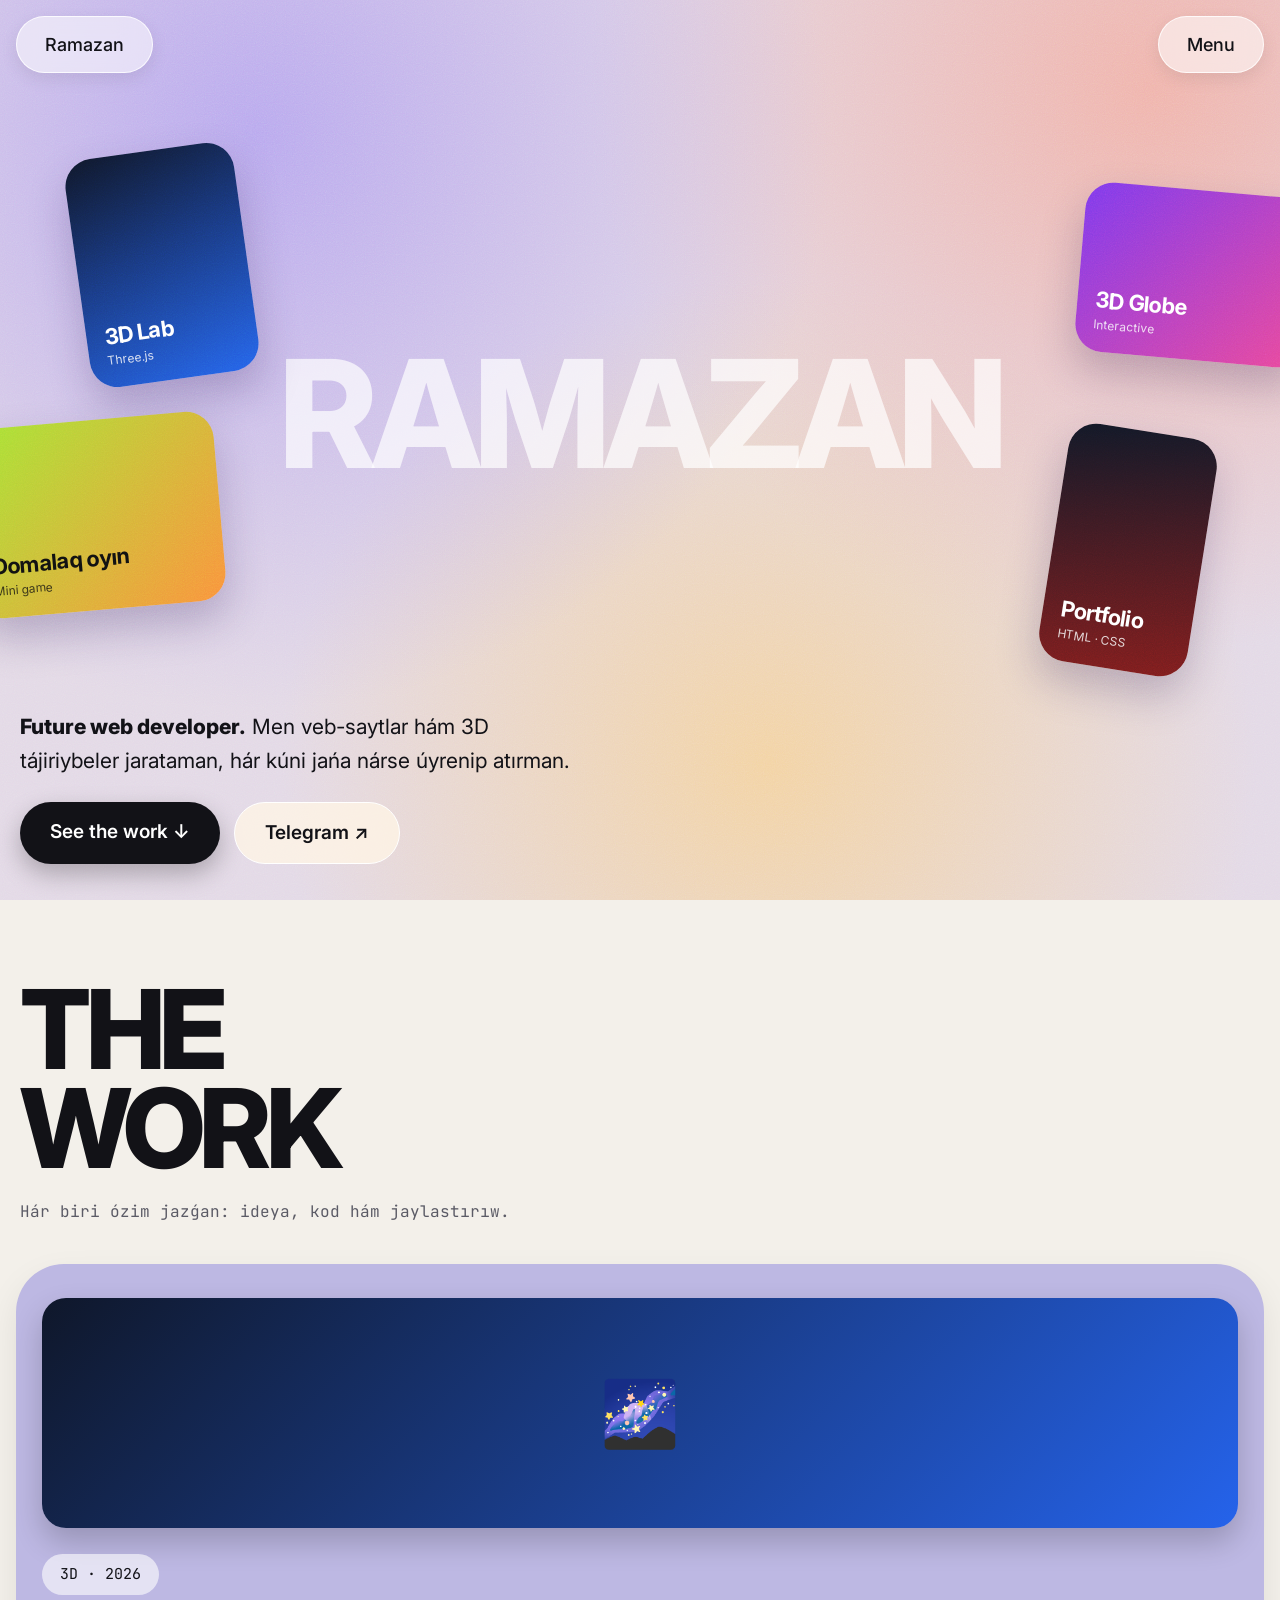
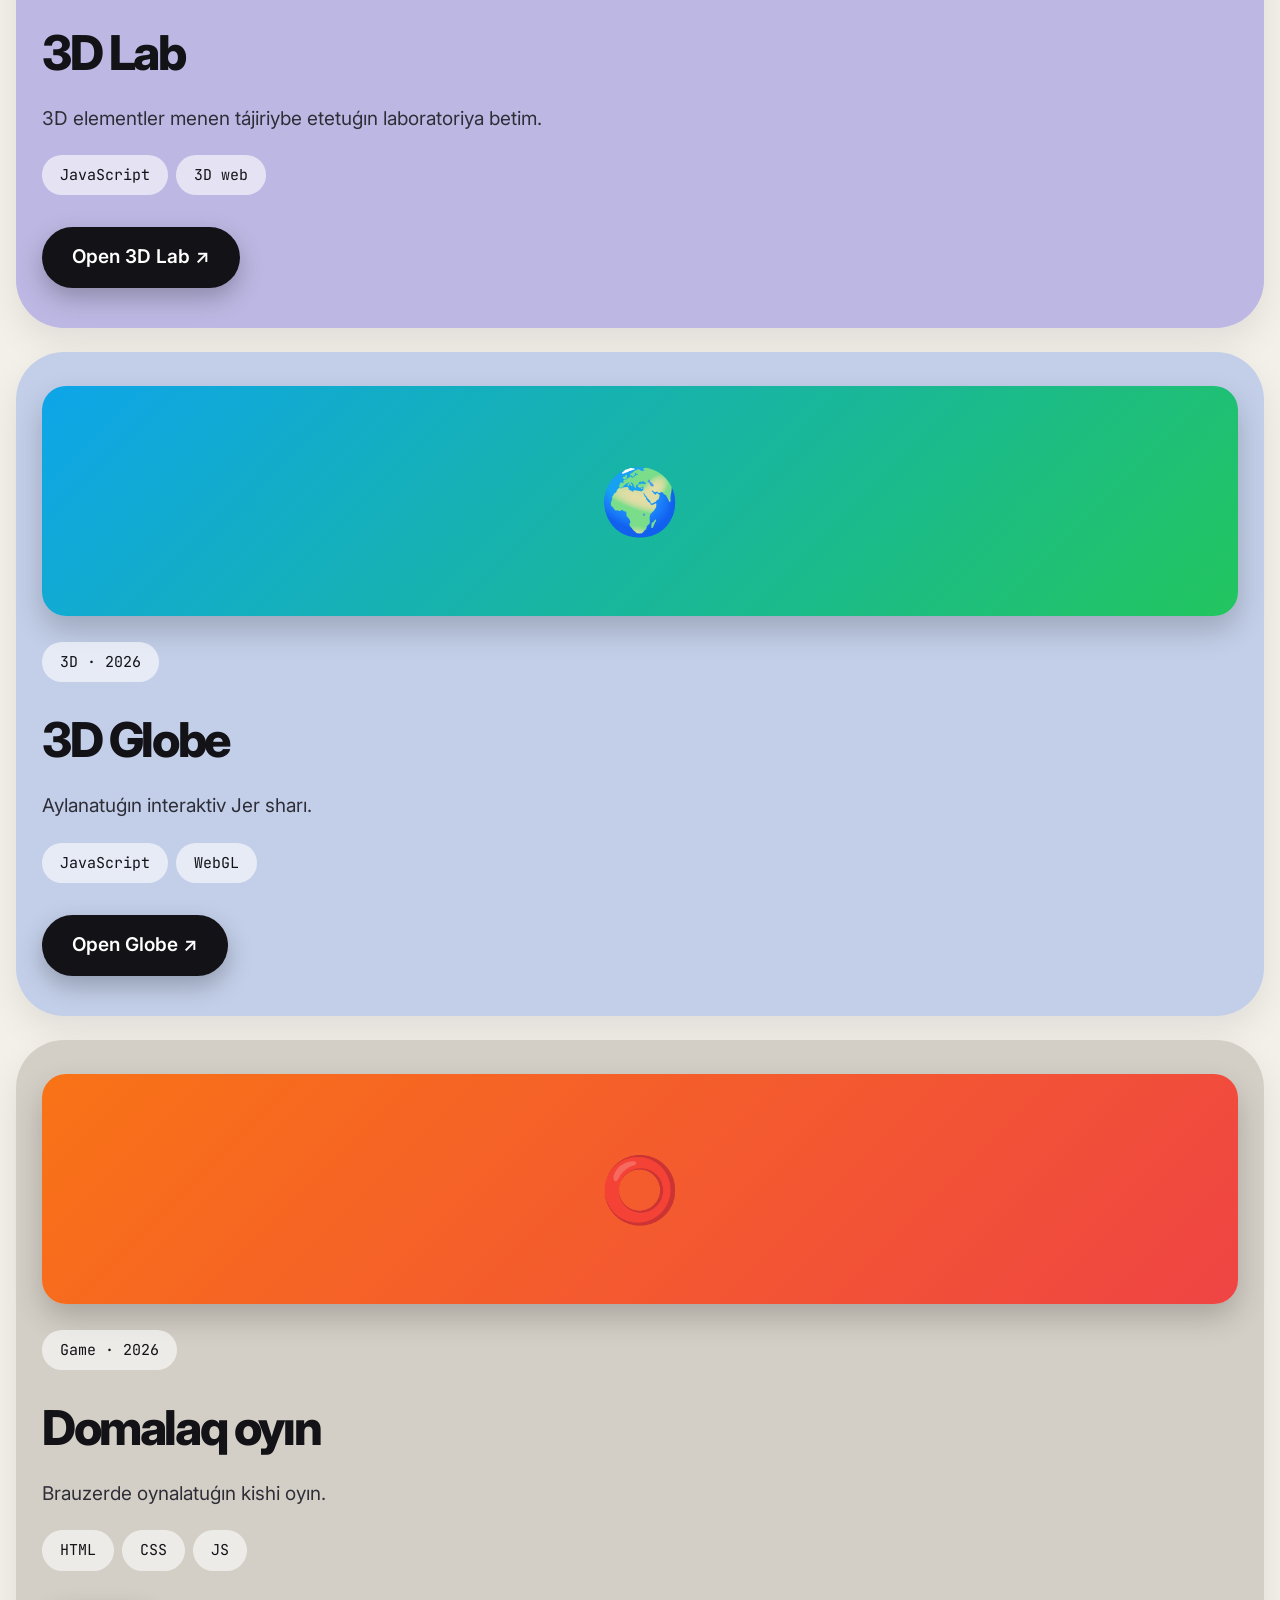
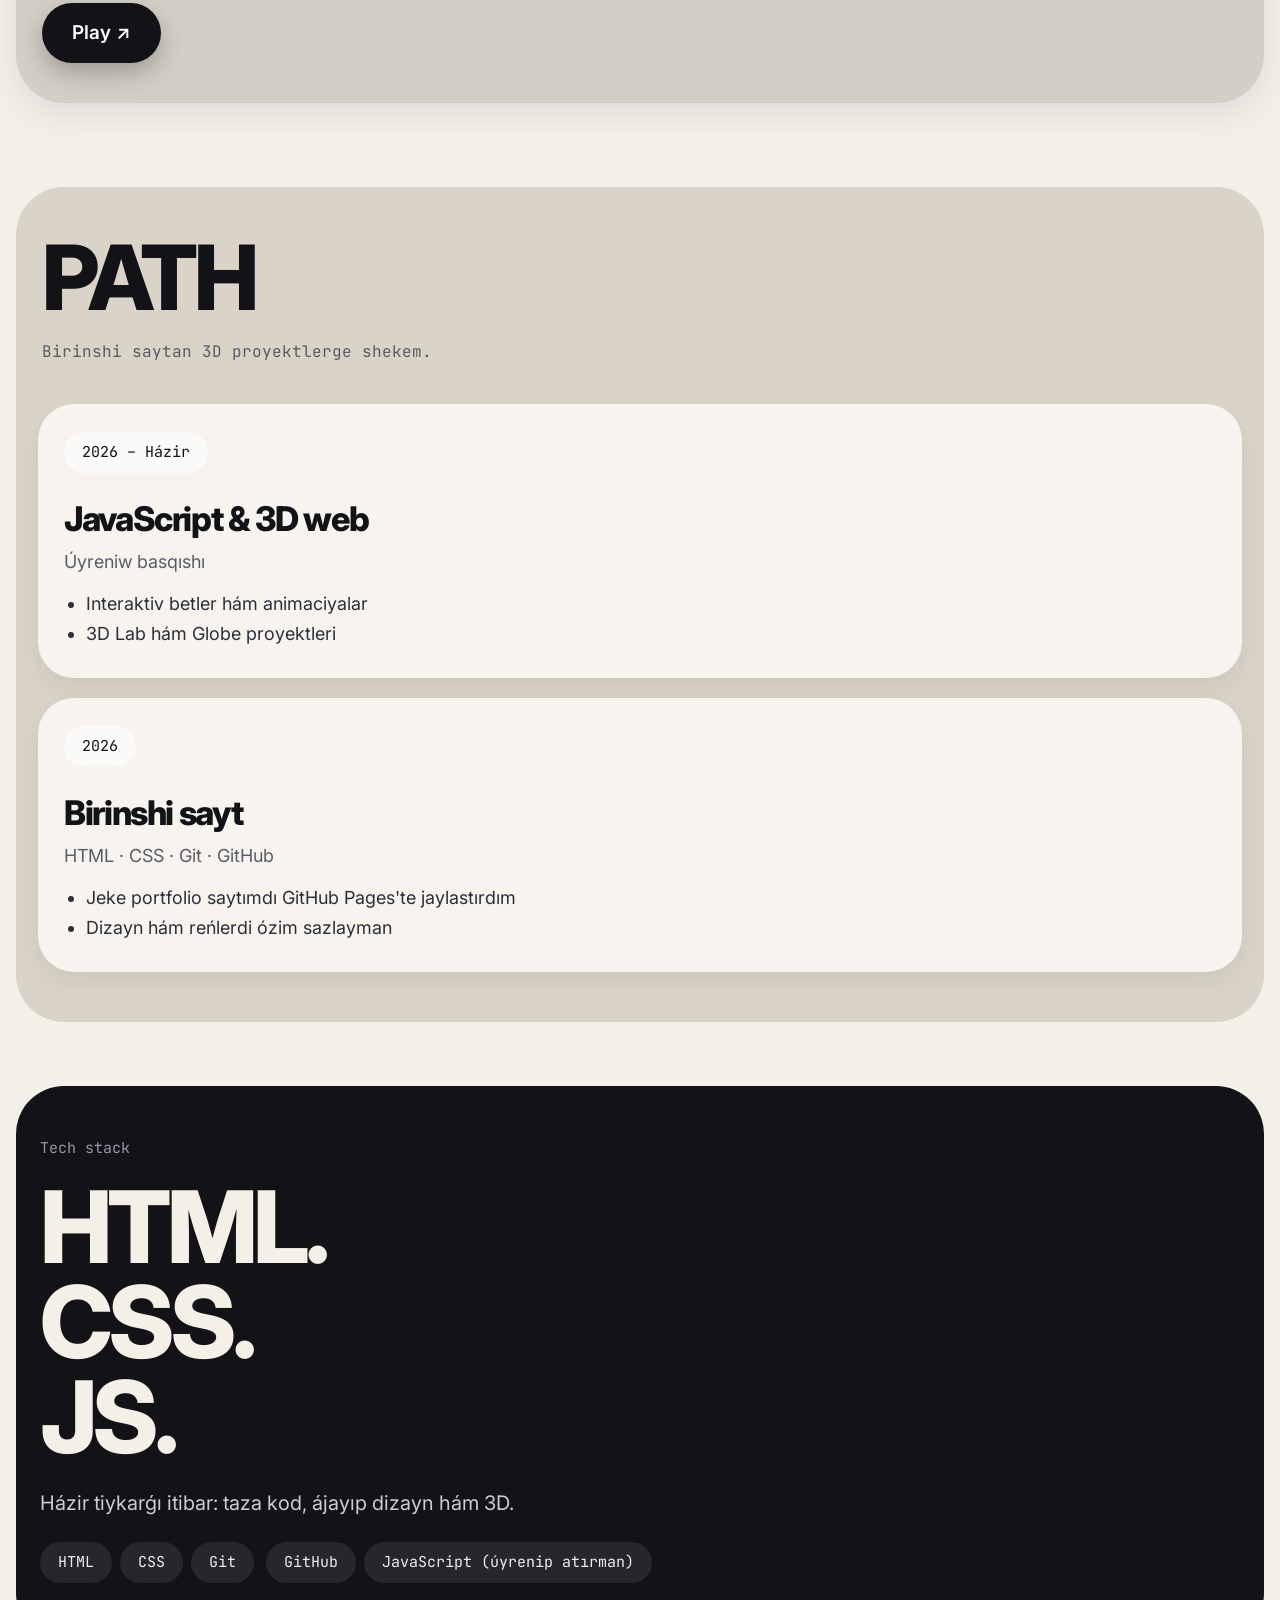
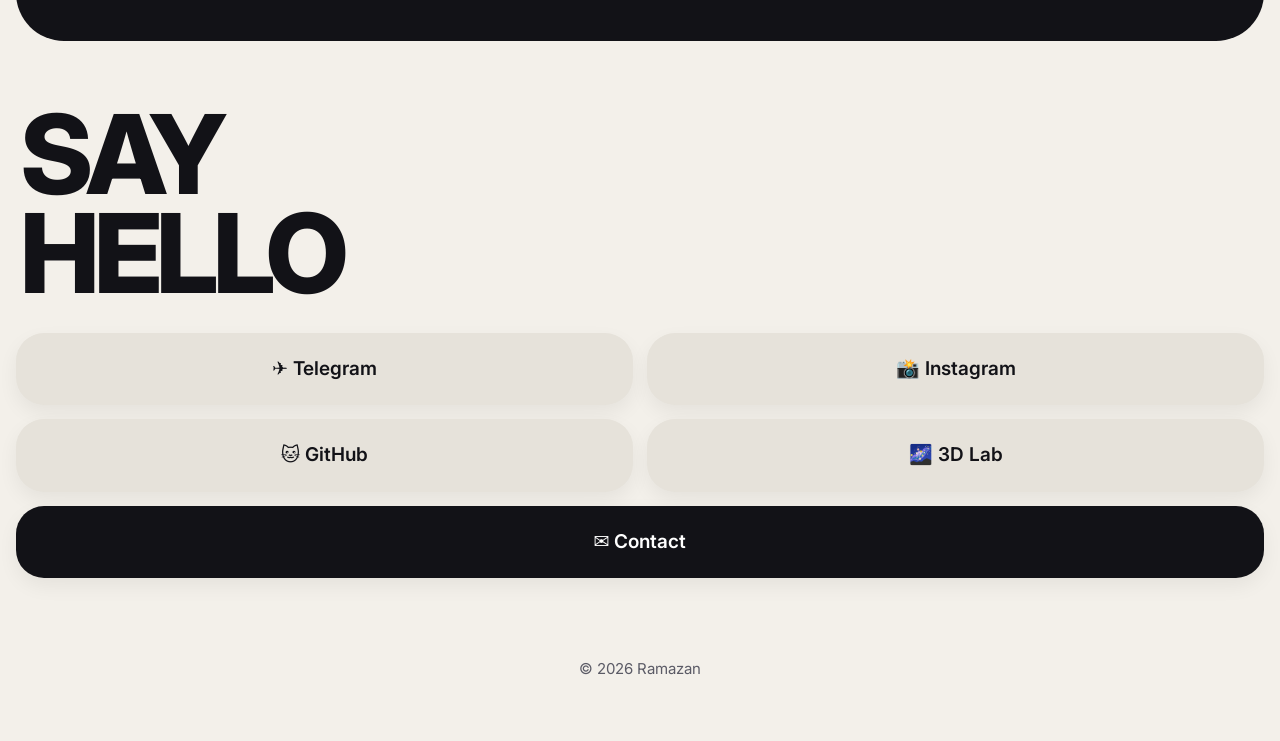
==== index.html @ 56ada923 "Update index.html" ====
<!DOCTYPE html>
<html lang="kaa">
<head>
<meta charset="UTF-8">
<meta name="viewport" content="width=device-width, initial-scale=1">
<title>Ramazan Portfolio</title>
<link rel="preconnect" href="https://fonts.googleapis.com">
<link href="https://fonts.googleapis.com/css2?family=Inter:wght@400;500;600;800&family=JetBrains+Mono:wght@400;500&display=swap" rel="stylesheet">
<style>
:root{
  --bg:#f3f0ea;
  --ink:#121217;
  --muted:#5b5b66;
  --card:#f7f4ef;
  --dark:#121217;
}
*{margin:0;padding:0;box-sizing:border-box}
html{scroll-behavior:smooth}
body{
  background:var(--bg);color:var(--ink);
  font-family:'Inter',system-ui,sans-serif;
  overflow-x:hidden;line-height:1.5;
}
a{color:inherit;text-decoration:none}
.mono{font-family:'JetBrains Mono',monospace}

/* ===== NAV ===== */
.nav{
  position:fixed;top:16px;left:16px;right:16px;z-index:50;
  display:flex;justify-content:space-between;
}
.pill{
  padding:14px 28px;border-radius:999px;
  font-size:18px;font-weight:500;color:var(--ink);
  background:rgba(255,255,255,.55);
  border:1px solid rgba(255,255,255,.8);
  backdrop-filter:blur(14px);-webkit-backdrop-filter:blur(14px);
  box-shadow:0 6px 18px rgba(0,0,0,.08);
  cursor:pointer;font-family:inherit;
}

/* ===== MENU ===== */
.menu{
  position:fixed;inset:0;z-index:40;
  display:flex;align-items:flex-start;justify-content:center;
  padding:100px 16px 16px;
  background:rgba(243,240,234,.35);
  backdrop-filter:blur(6px);-webkit-backdrop-filter:blur(6px);
  opacity:0;pointer-events:none;transition:opacity .3s;
}
.menu.open{opacity:1;pointer-events:auto}
.menu-box{
  width:100%;max-width:520px;background:#e6e2da;border-radius:36px;
  padding:28px 30px;box-shadow:0 20px 50px rgba(0,0,0,.18);
  transform:translateY(-20px) scale(.97);transition:transform .35s;
}
.menu.open .menu-box{transform:none}
.menu-box a.big{
  display:block;font-size:46px;font-weight:800;letter-spacing:-.04em;
  line-height:1.2;margin:10px 0;
}
.menu-box .cta{
  display:block;text-align:center;margin-top:20px;
  background:var(--dark);color:#fff;border-radius:999px;
  padding:18px;font-weight:600;font-size:20px;
}

/* ===== HERO ===== */
.hero{
  position:relative;min-height:100svh;overflow:hidden;
  background:
    radial-gradient(circle at 20% 15%,#b9a9ee 0,transparent 45%),
    radial-gradient(circle at 90% 10%,#f0b4ac 0,transparent 40%),
    radial-gradient(circle at 60% 85%,#f3d3a4 0,transparent 45%),
    #e3d9e6;
  display:flex;flex-direction:column;justify-content:flex-end;
  padding:0 20px 36px;
}
.hero::after{ /* grain */
  content:"";position:absolute;inset:0;pointer-events:none;opacity:.25;mix-blend-mode:overlay;
  background-image:url("data:image/svg+xml;utf8,<svg xmlns='http://www.w3.org/2000/svg' width='160' height='160'><filter id='n'><feTurbulence type='fractalNoise' baseFrequency='.9' numOctaves='2'/></filter><rect width='100%' height='100%' filter='url(%23n)'/></svg>");
}
.hero-title{
  position:absolute;left:0;right:0;top:46%;transform:translateY(-50%);
  text-align:center;font-size:clamp(78px,24vw,150px);font-weight:800;
  letter-spacing:-.05em;line-height:.85;color:rgba(255,255,255,.7);
  pointer-events:none;
}
.float{
  position:absolute;border-radius:28px;
  box-shadow:0 20px 40px rgba(40,20,80,.25);
  animation:bob 6s ease-in-out infinite;
  overflow:hidden;color:#fff;padding:18px;
  display:flex;flex-direction:column;justify-content:flex-end;
}
.float b{font-size:22px;letter-spacing:-.03em;line-height:1.1}
.float small{opacity:.8;font-size:12px;margin-top:4px}
.f1{width:170px;height:230px;left:6%;top:150px;transform:rotate(-8deg);
    background:linear-gradient(160deg,#0f172a,#2563eb)}
.f2{width:230px;height:170px;right:-30px;top:190px;transform:rotate(5deg);
    background:linear-gradient(135deg,#7c3aed,#ec4899);animation-delay:-2s}
.f3{width:250px;height:190px;left:-30px;top:420px;transform:rotate(-5deg);
    background:linear-gradient(135deg,#a3e635,#fb923c);color:#111;animation-delay:-4s}
.f4{width:150px;height:240px;right:6%;top:430px;transform:rotate(9deg);
    background:linear-gradient(170deg,#111827,#7f1d1d);animation-delay:-1s}
@keyframes bob{50%{translate:0 -12px}}

.hero-copy{position:relative;z-index:2;max-width:560px}
.hero-copy p{font-size:21px;line-height:1.6;margin-bottom:24px}
.hero-copy p strong{font-weight:800}
.btns{display:flex;gap:14px;flex-wrap:wrap}
.btn{
  display:inline-block;padding:16px 30px;border-radius:999px;
  font-weight:600;font-size:19px;
}
.btn.dark{background:var(--dark);color:#fff;box-shadow:0 10px 24px rgba(0,0,0,.25)}
.btn.light{background:rgba(255,245,230,.8);border:1px solid #fff}

/* ===== SECTIONS ===== */
section.pad{padding:80px 16px 40px}
h2.title{
  font-size:clamp(48px,15vw,110px);font-weight:800;
  letter-spacing:-.05em;line-height:.9;text-transform:uppercase;
  padding:0 4px;
}
.sub{
  font-family:'JetBrains Mono',monospace;color:var(--muted);
  font-size:16px;margin:22px 4px 40px;max-width:520px;
}

/* ===== WORK CARDS ===== */
.work{
  border-radius:48px;padding:34px 26px 40px;margin-bottom:24px;
  box-shadow:0 14px 34px rgba(0,0,0,.08);
}
.work .shot{
  height:230px;border-radius:24px;margin-bottom:26px;
  box-shadow:0 14px 30px rgba(0,0,0,.2);
  display:flex;align-items:center;justify-content:center;
  font-size:64px;
}
.chip{
  display:inline-block;font-family:'JetBrains Mono',monospace;
  background:rgba(255,255,255,.6);border-radius:999px;
  padding:9px 18px;font-size:15px;margin:0 8px 8px 0;
}
.work h3{font-size:48px;font-weight:800;letter-spacing:-.05em;margin:14px 0}
.work p{font-size:19px;line-height:1.7;color:#2e2e38;margin-bottom:20px}
.w1{background:#bdb8e3}
.w2{background:#c3cfe9}
.w3{background:#d4cfc6}

/* ===== PATH / EXPERIENCE ===== */
.exp{background:#d9d3c8;border-radius:48px;padding:50px 22px;margin:0 0 24px}
.item{
  background:var(--card);border-radius:36px;padding:28px 26px;margin-top:20px;
  box-shadow:0 10px 26px rgba(0,0,0,.06);
}
.item h4{font-size:34px;font-weight:800;letter-spacing:-.04em;margin:12px 0 4px}
.item .role{color:var(--muted);font-size:18px;margin-bottom:14px}
.item ul{padding-left:22px;font-size:18px;line-height:1.7;color:#2e2e38}

/* ===== DARK ===== */
.dark-sec{
  background:var(--dark);color:#f4f0e8;border-radius:48px;
  padding:50px 24px;margin-bottom:24px;
}
.dark-sec h2{font-size:clamp(46px,14vw,100px);font-weight:800;letter-spacing:-.05em;line-height:.95}
.dark-sec p{font-size:20px;line-height:1.7;color:#cfcad8;margin:22px 0}
.dark-sec .chip{background:#26262d;color:#eee}

/* ===== CONTACT ===== */
.links{display:grid;grid-template-columns:1fr 1fr;gap:14px;margin-top:30px}
.links a{
  background:#e6e2da;border-radius:28px;padding:22px 14px;text-align:center;
  font-size:19px;font-weight:600;box-shadow:0 8px 20px rgba(0,0,0,.06);
  transition:transform .2s;
}
.links a:active{transform:scale(.96)}
.links a.wide{grid-column:1/-1;background:var(--dark);color:#fff}
footer{text-align:center;color:var(--muted);padding:40px 16px 60px;font-size:15px}

/* ===== REVEAL ===== */
.rv{opacity:0;transform:translateY(40px);transition:all .8s cubic-bezier(.2,.7,.2,1)}
.rv.in{opacity:1;transform:none}
</style>
</head>
<body>

<!-- NAV -->
<div class="nav">
  <a class="pill" href="#top">Ramazan</a>
  <button class="pill" id="menuBtn">Menu</button>
</div>

<!-- MENU -->
<div class="menu" id="menu">
  <div class="menu-box">
    <a class="big" href="#work">Work</a>
    <a class="big" href="#path">Path</a>
    <a class="big" href="#stack">Stack</a>
    <a class="big" href="#contact">Contact</a>
    <a class="cta" href="lab.html">3D Lab ↗</a>
  </div>
</div>

<!-- HERO -->
<header class="hero" id="top">
  <div class="hero-title">RAMAZAN</div>

  <div class="float f1"><b>3D Lab</b><small>Three.js</small></div>
  <div class="float f2"><b>3D Globe</b><small>Interactive</small></div>
  <div class="float f3"><b>Domalaq oyın</b><small>Mini game</small></div>
  <div class="float f4"><b>Portfolio</b><small>HTML · CSS</small></div>

  <div class="hero-copy">
    <p><strong>Future web developer.</strong> Men veb-saytlar hám 3D tájiriybeler jaratаman, hár kúni jańa nárse úyrenip atırman.</p>
    <div class="btns">
      <a class="btn dark" href="#work">See the work ↓</a>
      <a class="btn light" href="https://t.me/bax1iyarovch">Telegram ↗</a>
    </div>
  </div>
</header>

<!-- WORK -->
<section class="pad" id="work">
  <h2 class="title rv">The<br>Work</h2>
  <p class="sub rv">Hár biri ózim jazǵan: ideya, kod hám jaylastırıw.</p>

  <article class="work w1 rv">
    <div class="shot" style="background:linear-gradient(135deg,#0f172a,#2563eb);color:#fff">🌌</div>
    <span class="chip">3D · 2026</span>
    <h3>3D Lab</h3>
    <p>3D elementler menen tájiriybe etetuǵın laboratoriya betim.</p>
    <span class="chip">JavaScript</span><span class="chip">3D web</span><br><br>
    <a class="btn dark" href="lab.html">Open 3D Lab ↗</a>
  </article>

  <article class="work w2 rv">
    <div class="shot" style="background:linear-gradient(135deg,#0ea5e9,#22c55e)">🌍</div>
    <span class="chip">3D · 2026</span>
    <h3>3D Globe</h3>
    <p>Aylanatuǵın interaktiv Jer sharı.</p>
    <span class="chip">JavaScript</span><span class="chip">WebGL</span><br><br>
    <a class="btn dark" href="globe.html">Open Globe ↗</a>
  </article>

  <article class="work w3 rv">
    <div class="shot" style="background:linear-gradient(135deg,#f97316,#ef4444)">⭕</div>
    <span class="chip">Game · 2026</span>
    <h3>Domalaq oyın</h3>
    <p>Brauzerde oynalatuǵın kishi oyın.</p>
    <span class="chip">HTML</span><span class="chip">CSS</span><span class="chip">JS</span><br><br>
    <a class="btn dark" href="domalaq.html">Play ↗</a>
  </article>
</section>

<!-- PATH -->
<section class="pad" id="path" style="padding-top:20px">
  <div class="exp">
    <h2 class="title rv" style="font-size:clamp(40px,12vw,90px)">Path</h2>
    <p class="sub rv">Birinshi saytan 3D proyektlerge shekem.</p>

    <div class="item rv">
      <span class="chip">2026 – Házir</span>
      <h4>JavaScript &amp; 3D web</h4>
      <div class="role">Úyreniw basqıshı</div>
      <ul>
        <li>Interaktiv betler hám animaciyalar</li>
        <li>3D Lab hám Globe proyektleri</li>
      </ul>
    </div>

    <div class="item rv">
      <span class="chip">2026</span>
      <h4>Birinshi sayt</h4>
      <div class="role">HTML · CSS · Git · GitHub</div>
      <ul>
        <li>Jeke portfolio saytımdı GitHub Pages'te jaylastırdım</li>
        <li>Dizayn hám reńlerdi ózim sazlayman</li>
      </ul>
    </div>
  </div>
</section>

<!-- STACK (dark) -->
<section style="padding:0 16px" id="stack">
  <div class="dark-sec rv">
    <p class="mono" style="font-size:15px;color:#9a96a6;margin:0 0 18px">Tech stack</p>
    <h2>HTML.<br>CSS.<br>JS.</h2>
    <p>Házir tiykarǵı itibar: taza kod, ájayıp dizayn hám 3D.</p>
    <span class="chip">HTML</span><span class="chip">CSS</span><span class="chip">Git</span>
    <span class="chip">GitHub</span><span class="chip">JavaScript (úyrenip atırman)</span>
  </div>
</section>

<!-- CONTACT -->
<section class="pad" id="contact" style="padding-top:40px">
  <h2 class="title rv">Say<br>Hello</h2>
  <div class="links rv">
    <a href="https://t.me/bax1iyarovch">✈️ Telegram</a>
    <a href="https://instagram.com/bxtiyrvch" target="_blank" rel="noopener">📸 Instagram</a>
    <a href="https://github.com/bax1iyarvch-png">🐱 GitHub</a>
    <a href="lab.html">🌌 3D Lab</a>
    <a class="wide" href="mailto:bax1iyarvch@email.com">✉️ Contact</a>
  </div>
</section>

<footer>© 2026 Ramazan</footer>

<script>
  const menu = document.getElementById('menu');
  const btn = document.getElementById('menuBtn');
  function toggle(open){
    menu.classList.toggle('open', open);
    btn.textContent = open ? 'Close' : 'Menu';
  }
  btn.addEventListener('click', () => toggle(!menu.classList.contains('open')));
  menu.querySelectorAll('a').forEach(a => a.addEventListener('click', () => toggle(false)));

  const io = new IntersectionObserver(es => {
    es.forEach(e => { if (e.isIntersecting) { e.target.classList.add('in'); io.unobserve(e.target); } });
  }, { threshold: .12 });
  document.querySelectorAll('.rv').forEach(el => io.observe(el));
</script>
</body>
</html>
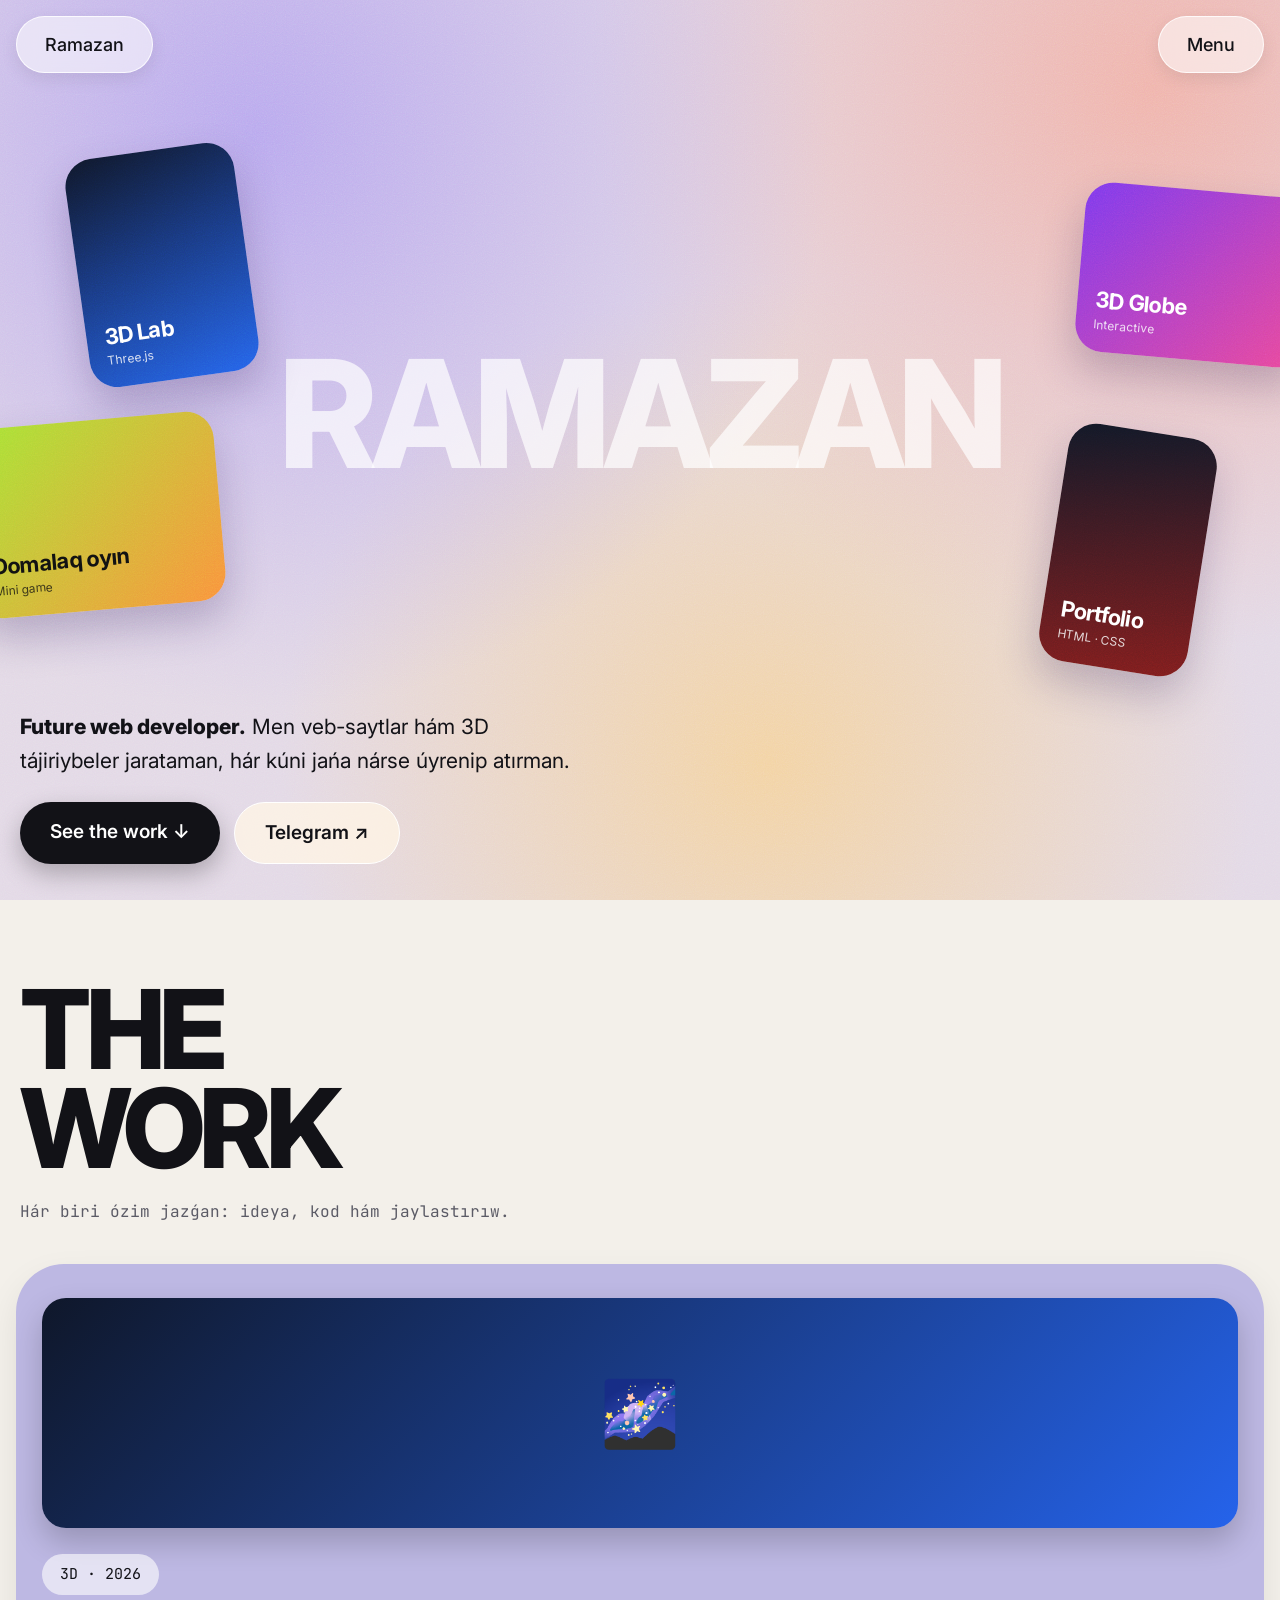
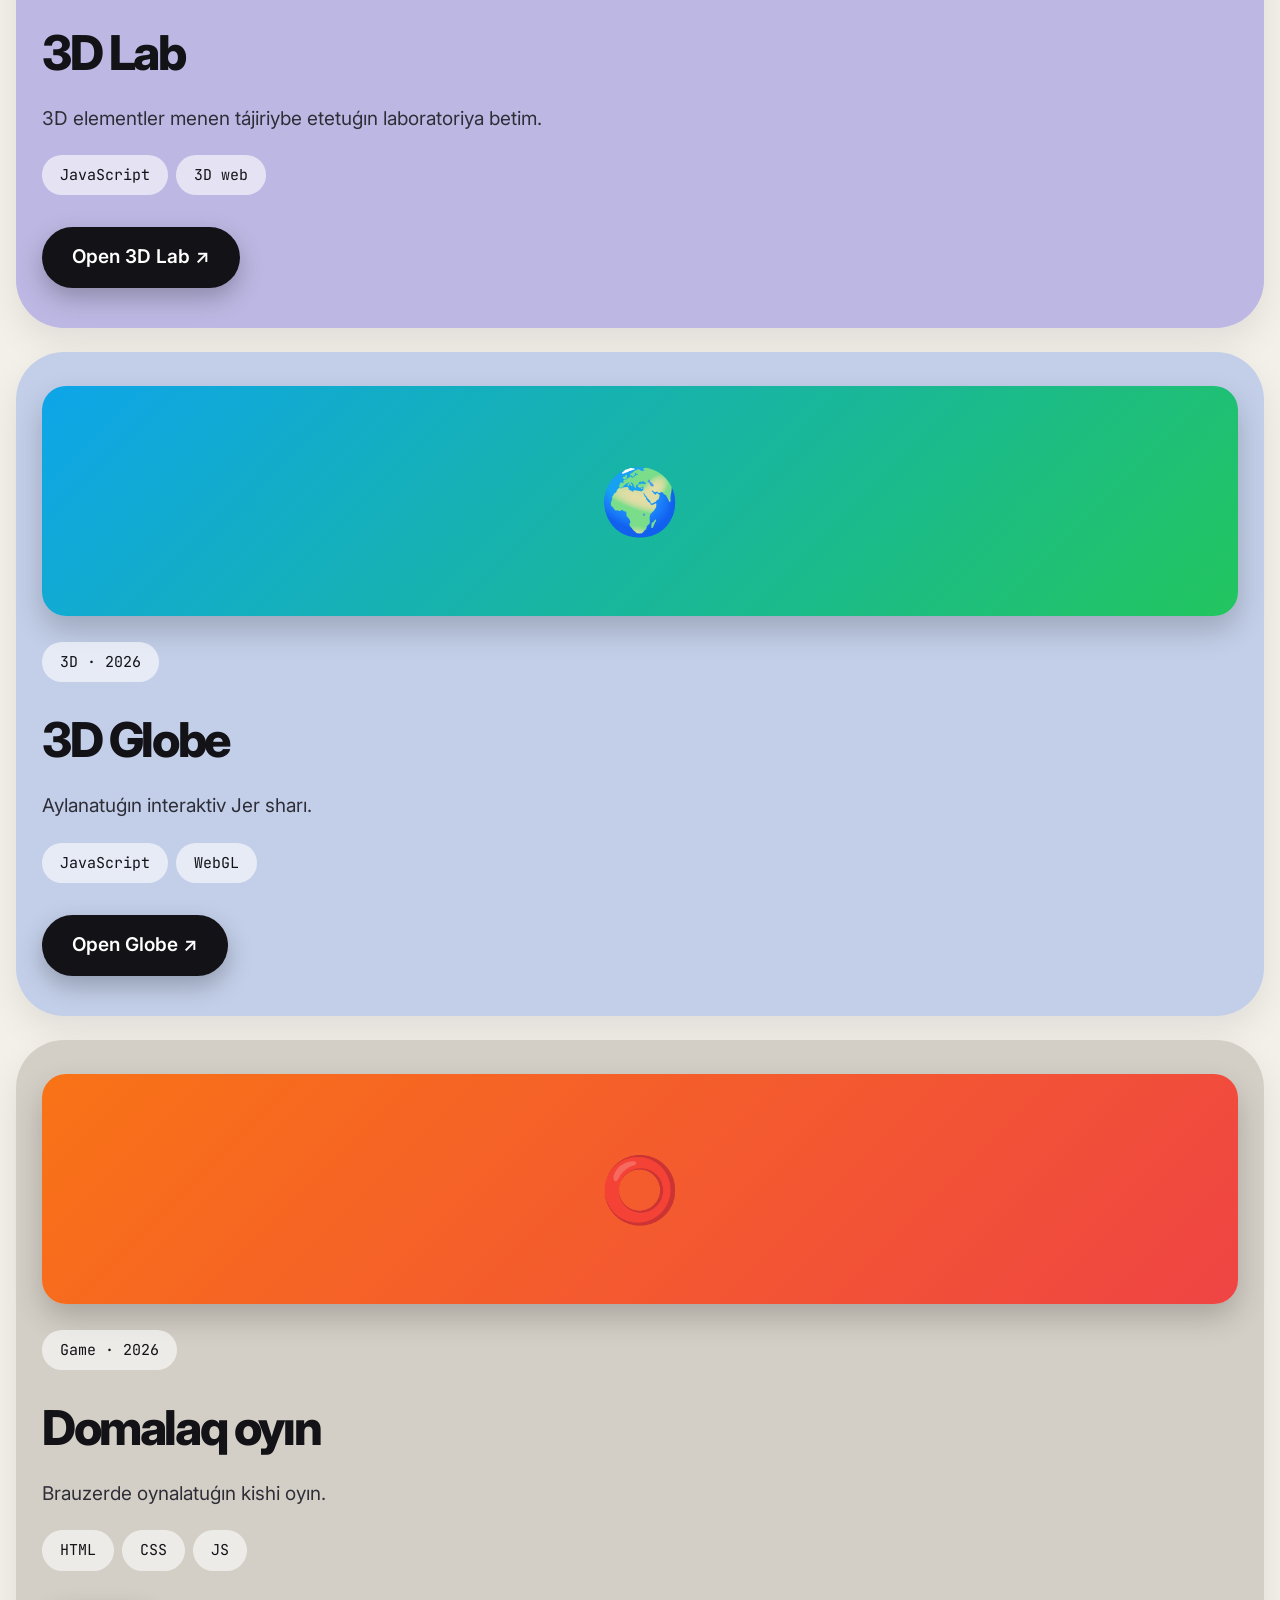
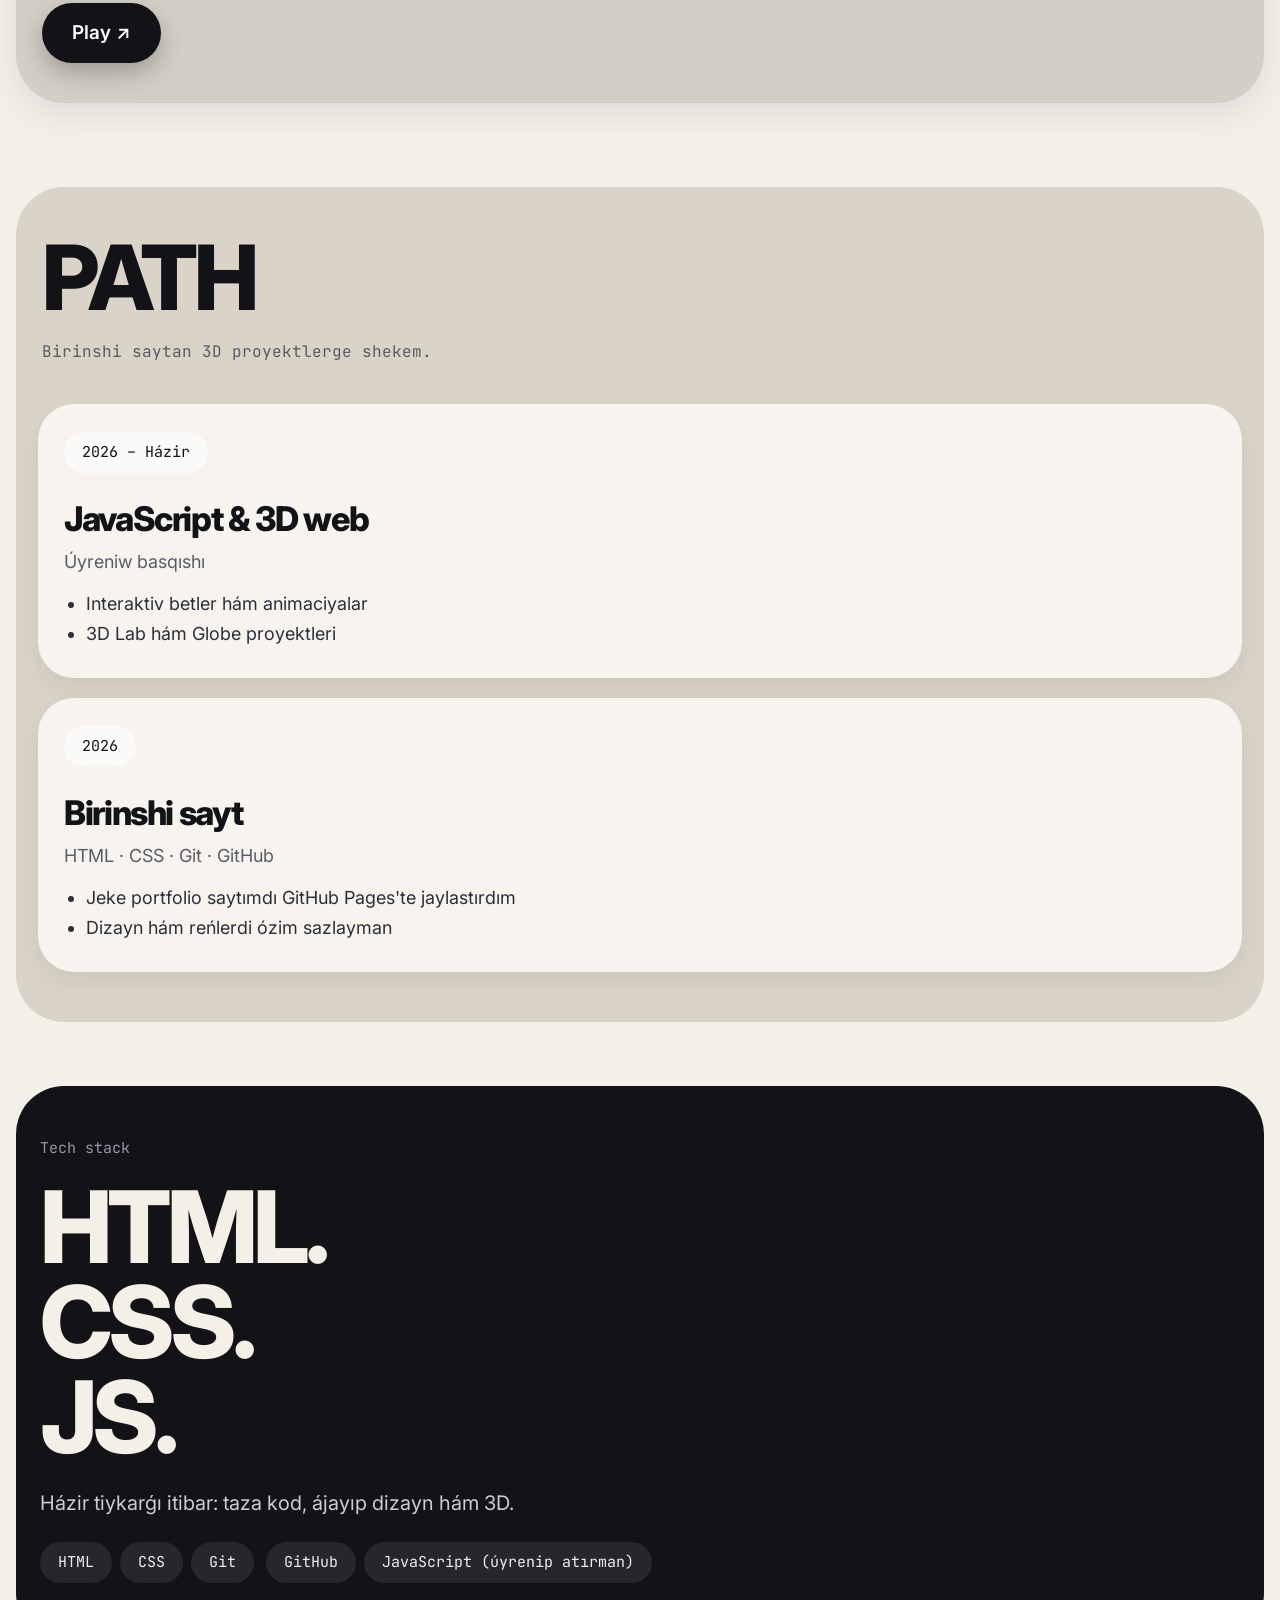
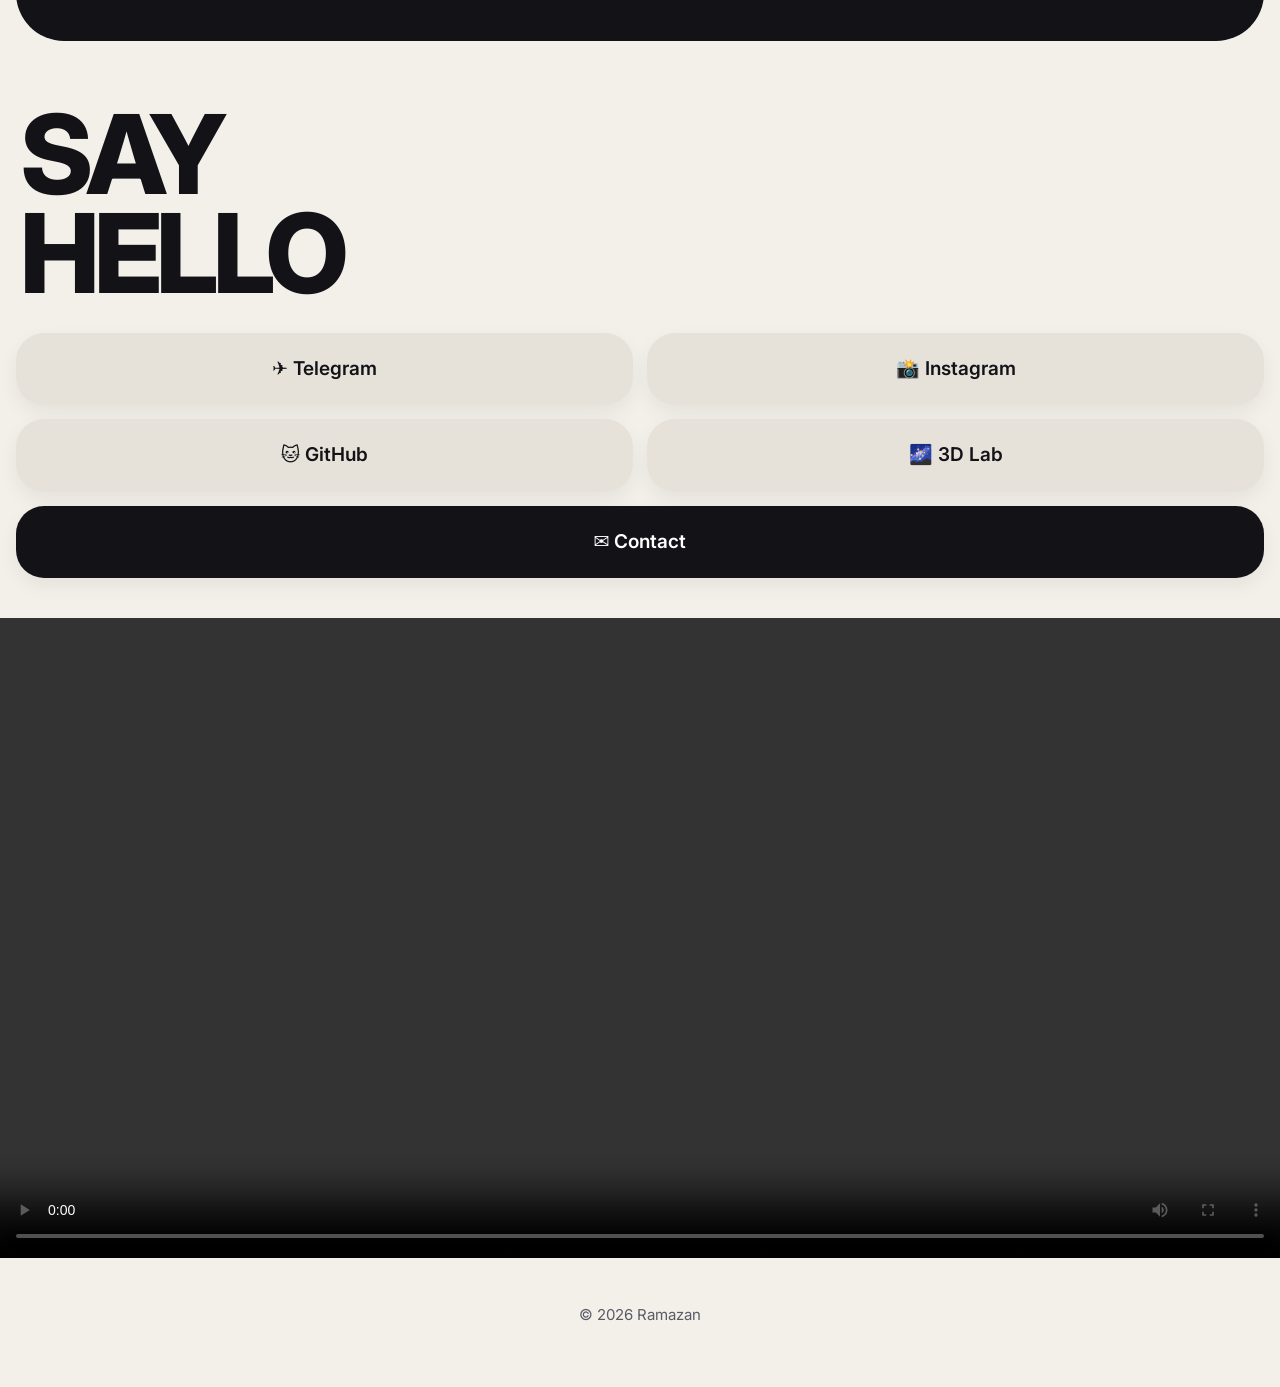
==== commit a0f01f08: "Add video container with video element Added a video container with a video element to the HTML." ====
--- a/index.html
+++ b/index.html
@@ -305,7 +305,13 @@
     <a class="wide" href="mailto:bax1iyarvch@email.com">✉️ Contact</a>
   </div>
 </section>
-
+<div class="video-container">
+    <video controls width="100%">
+        <source src="video.html" type="video/mp4">
+        Sizning brauzeringiz videoni qo'llab-quvvatlamaydi.
+    </video>
+</div>
+  
 <footer>© 2026 Ramazan</footer>
 
 <script>
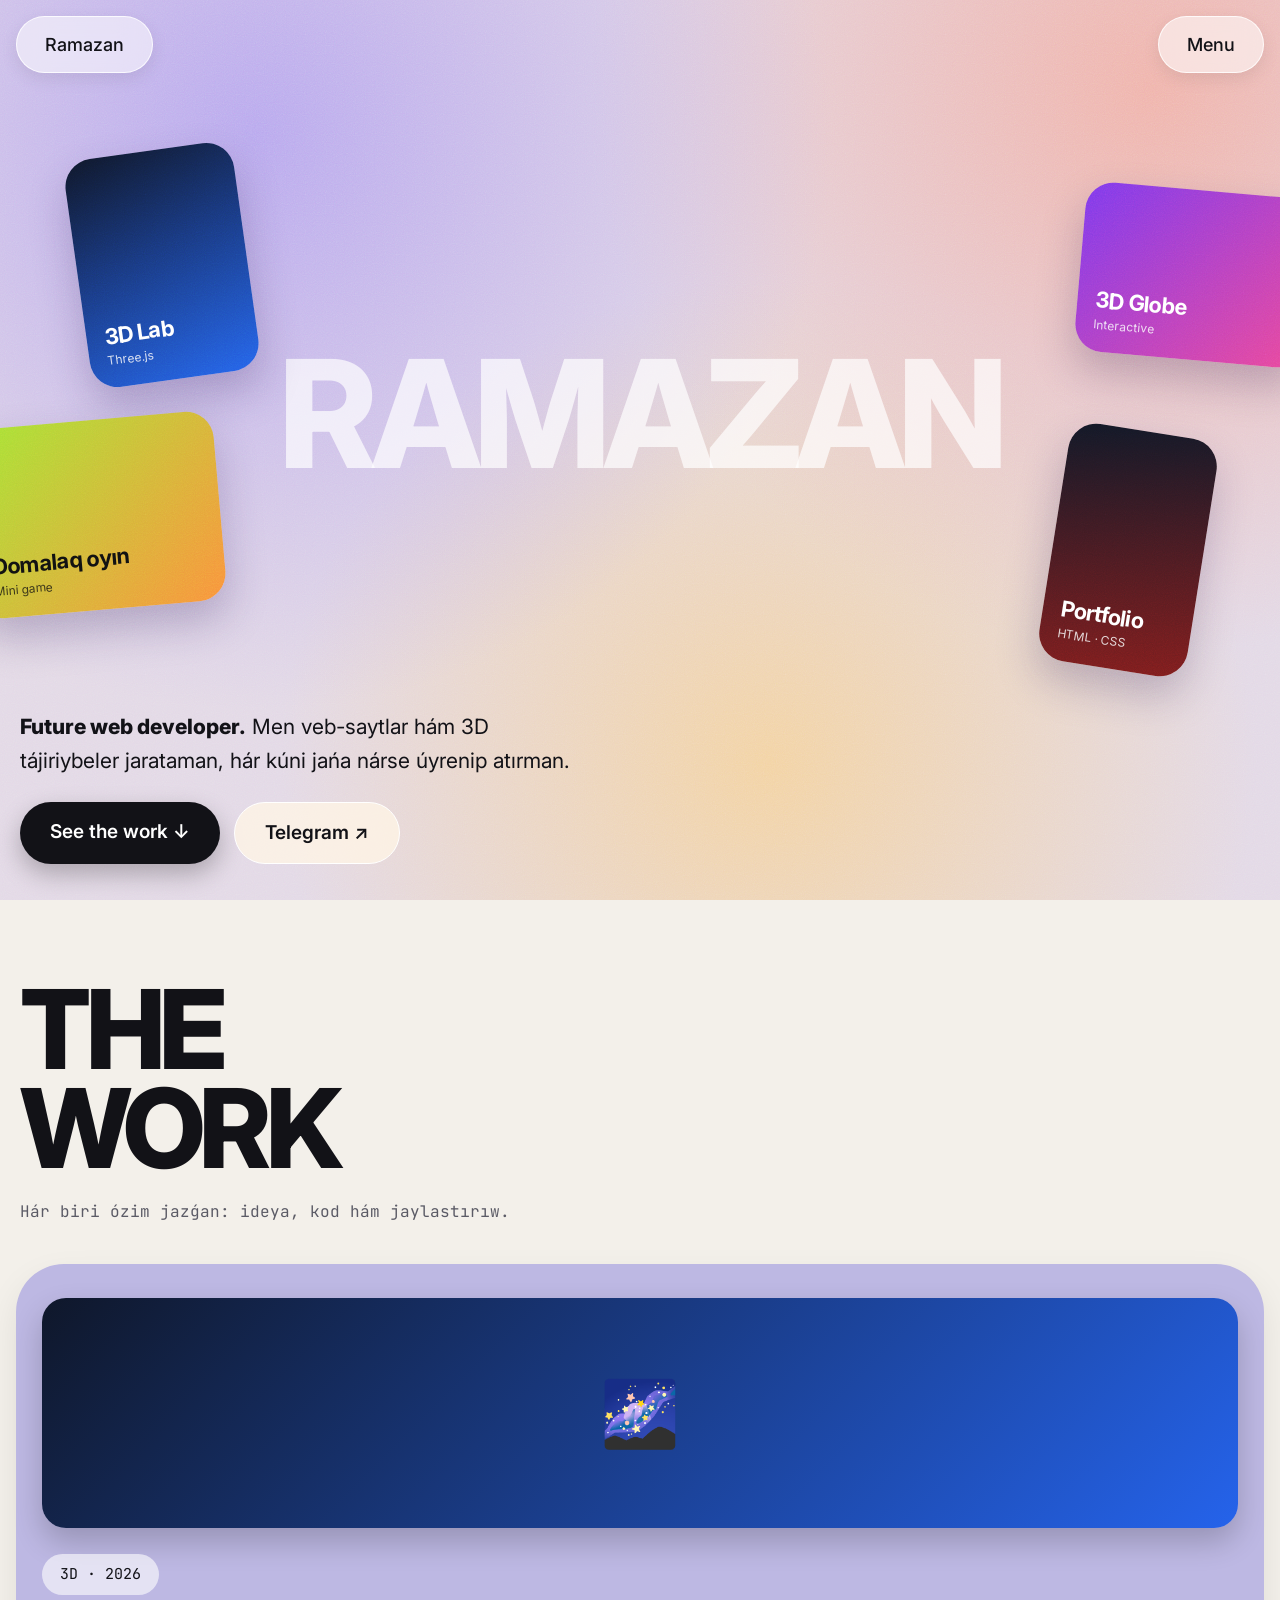
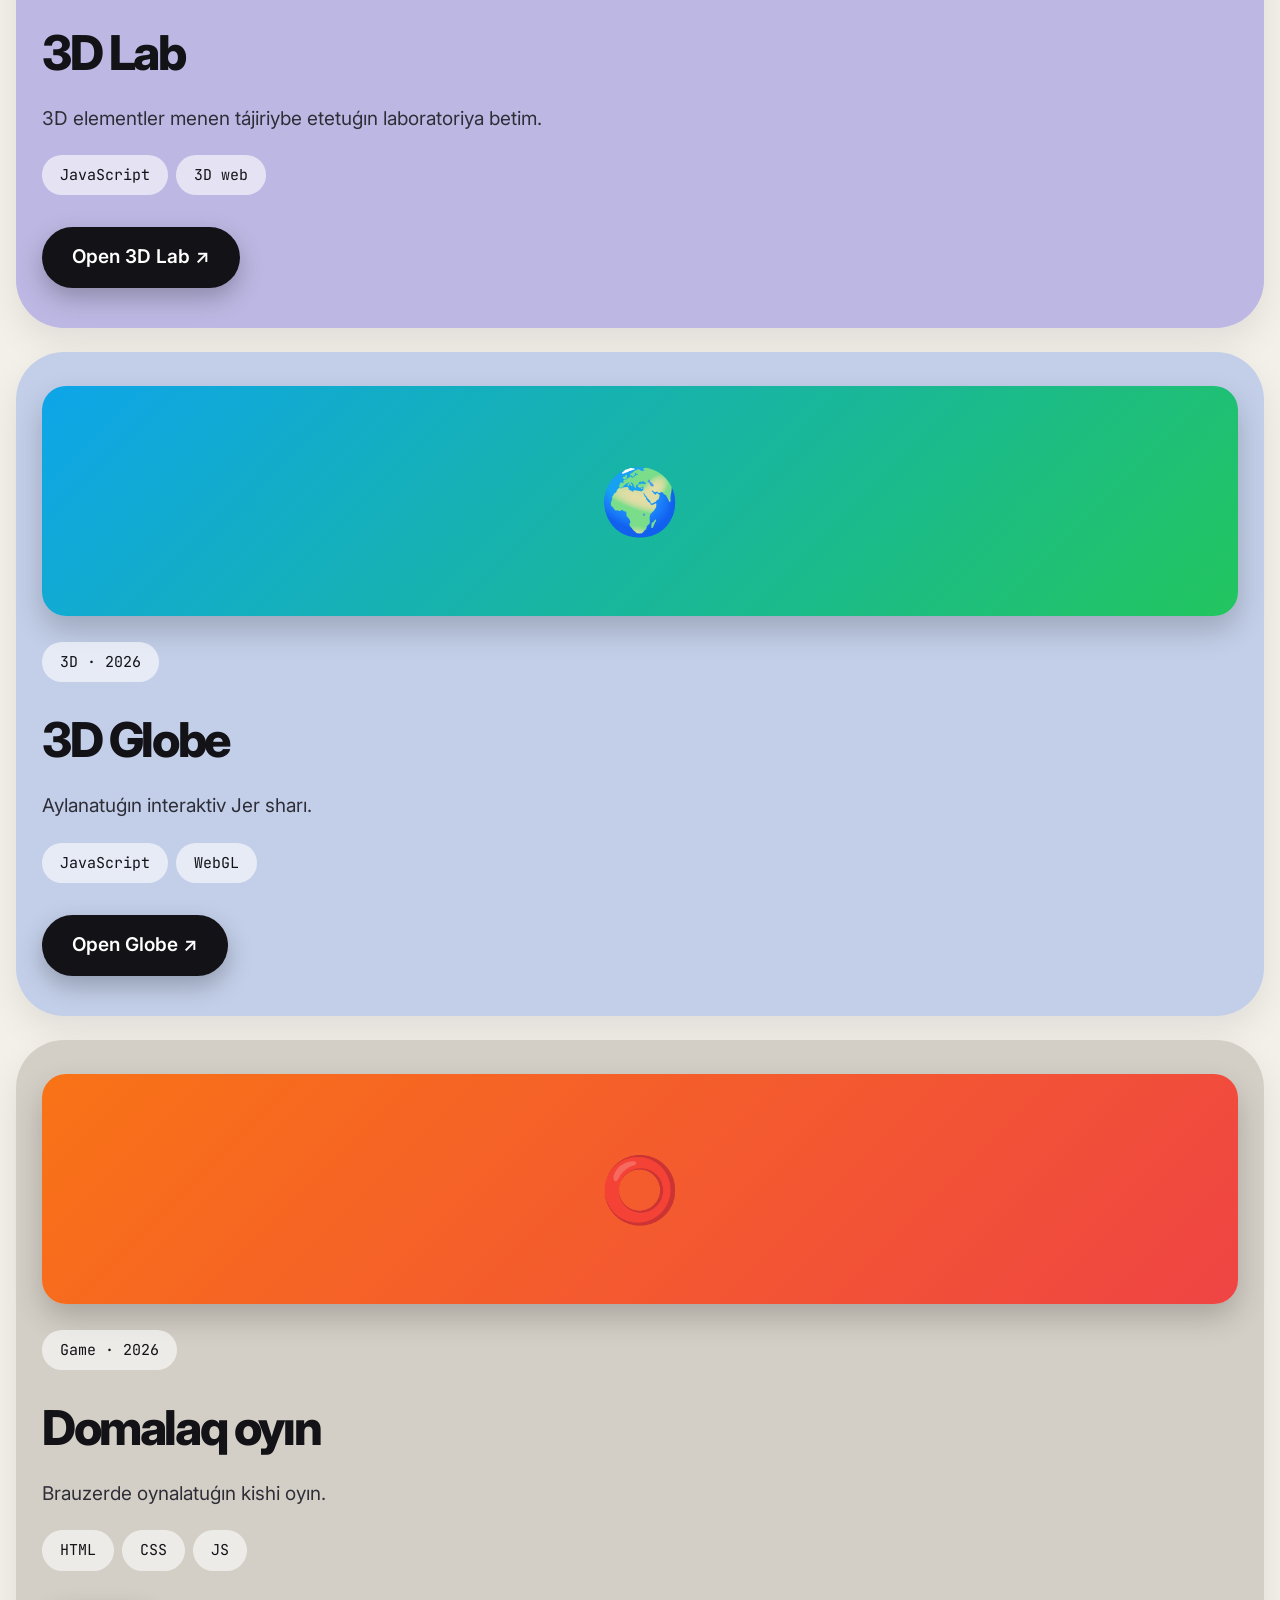
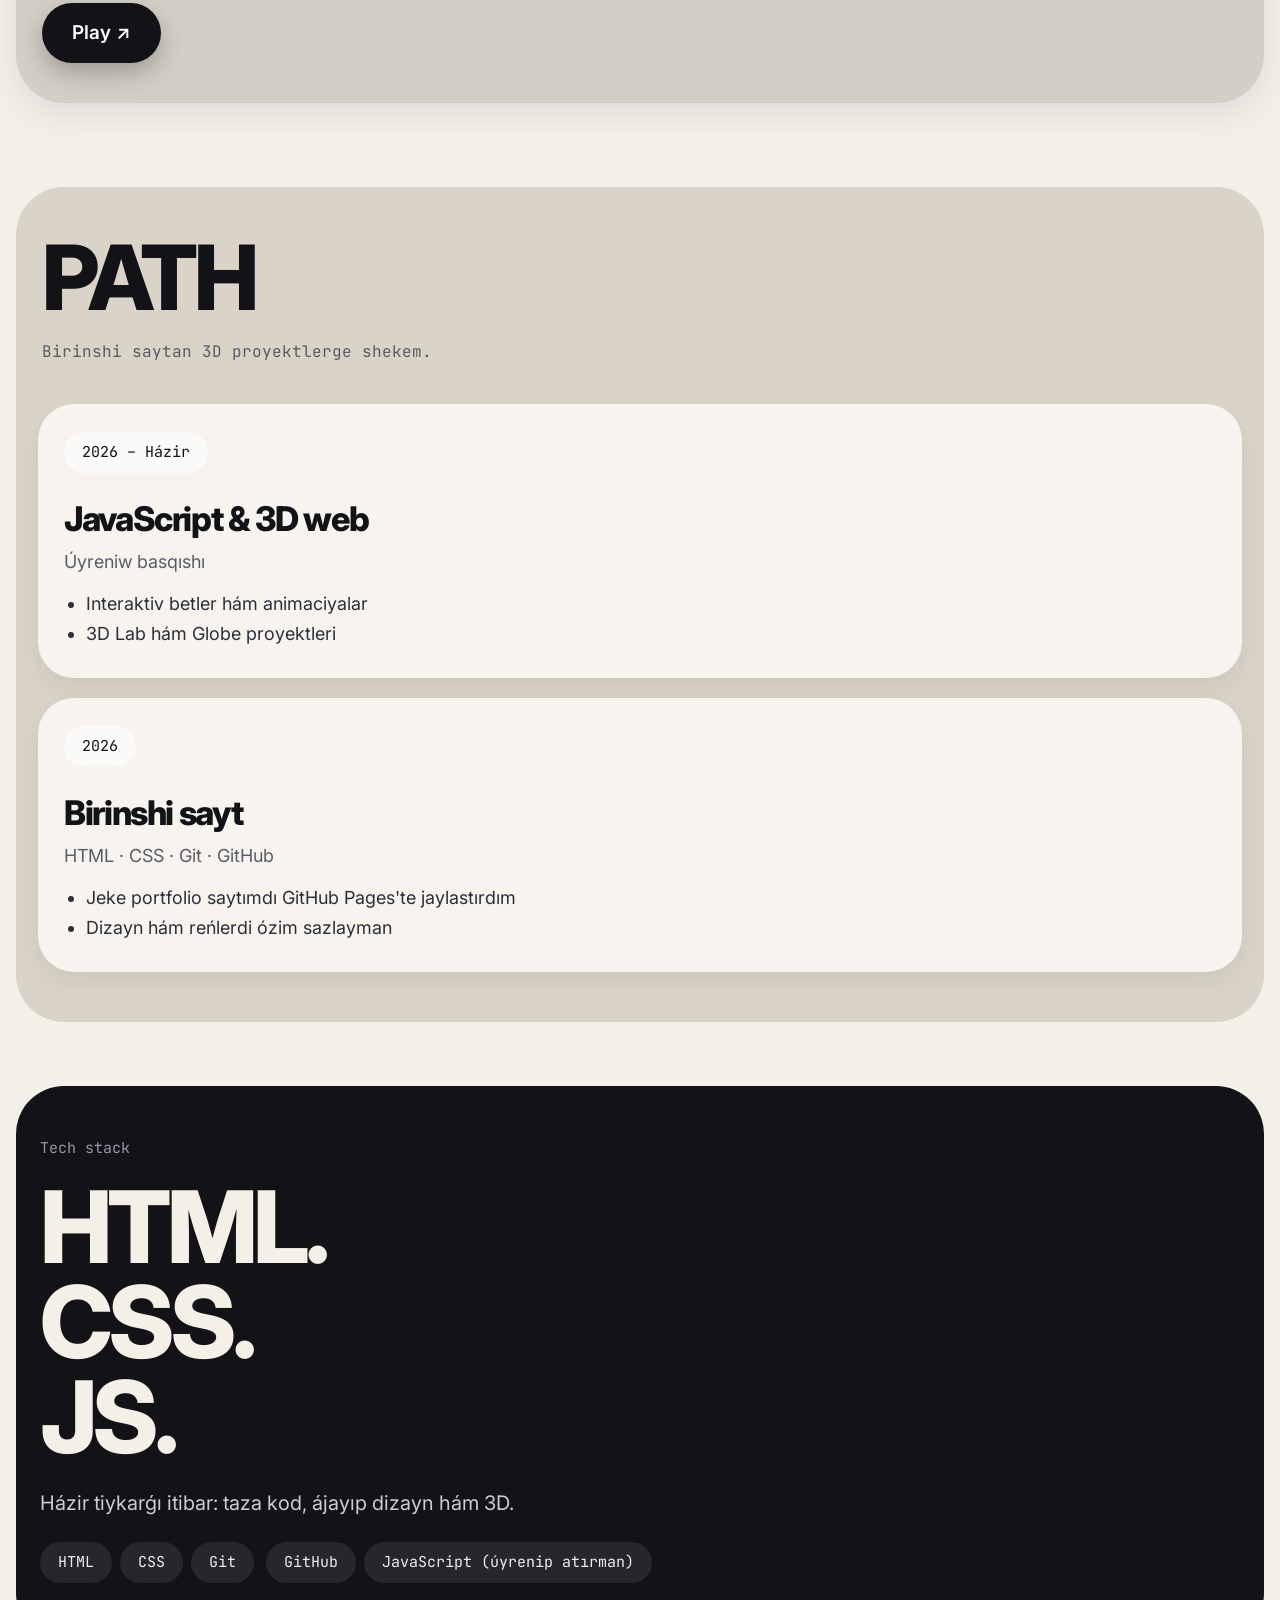
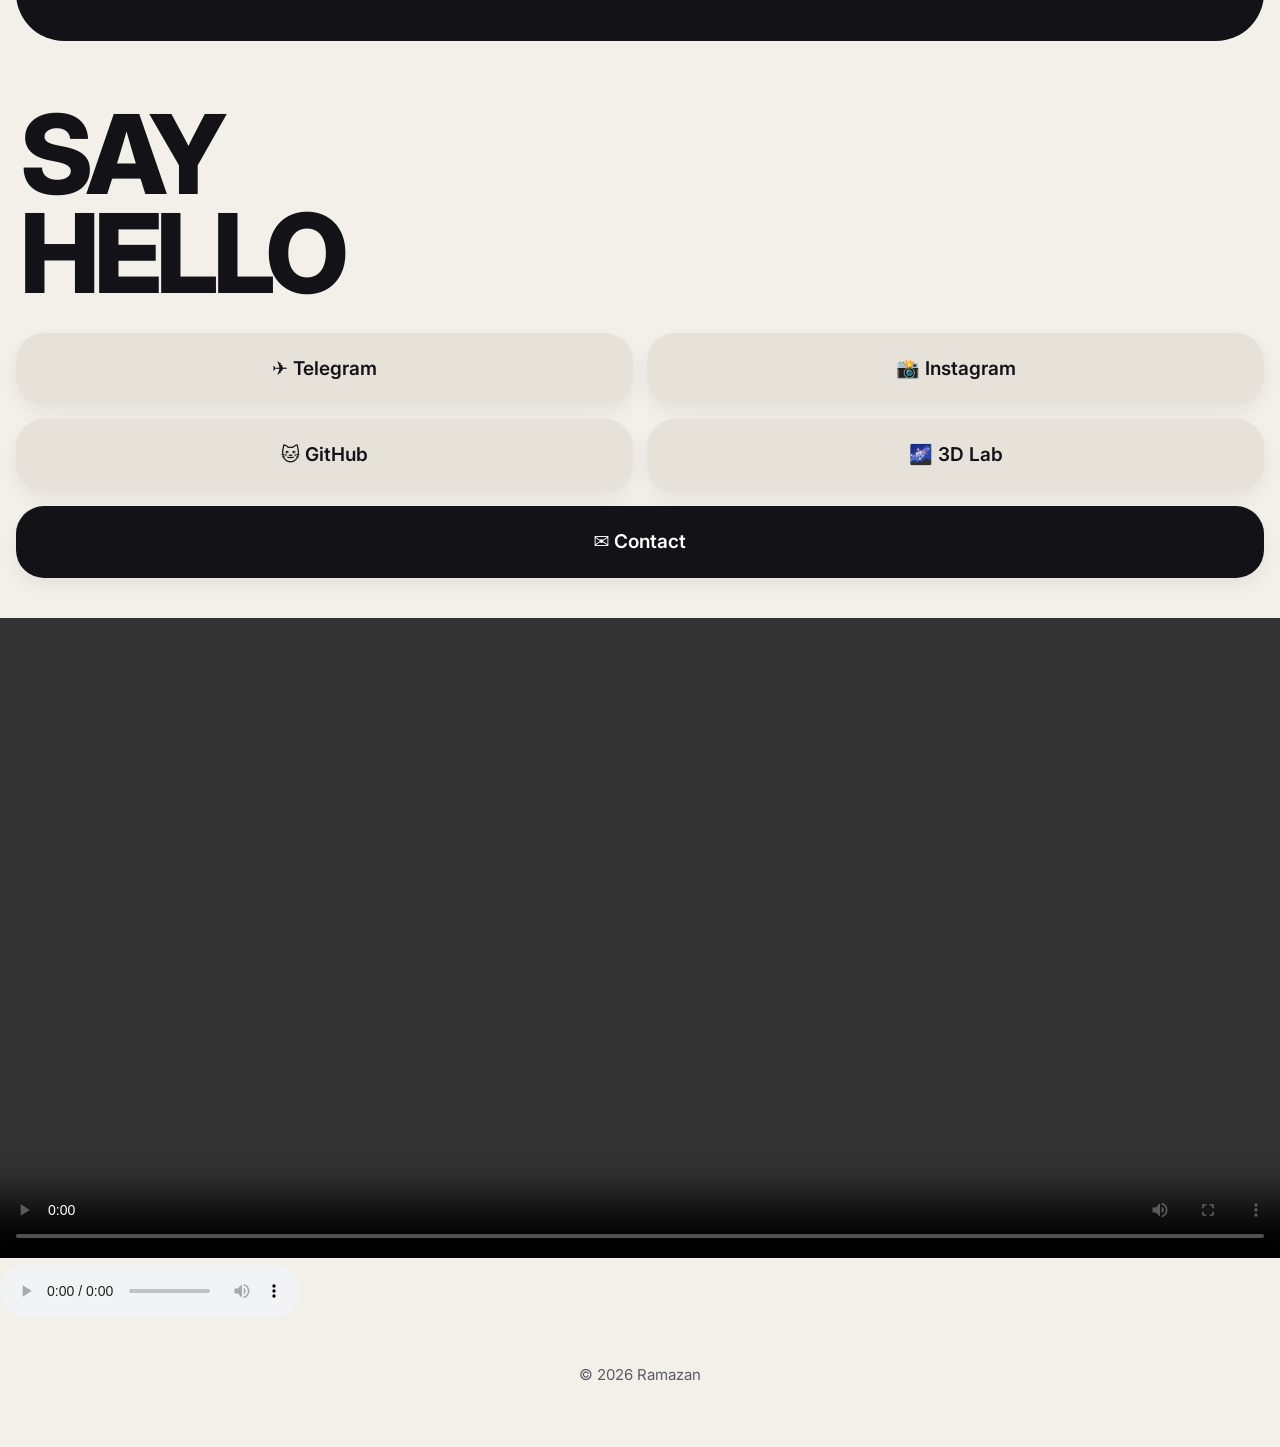
==== commit 0539691f: "Add audio player for Naruto AMV in index.html" ====
--- a/index.html
+++ b/index.html
@@ -307,10 +307,14 @@
 </section>
 <div class="video-container">
     <video controls width="100%">
-        <source src="video.html" type="video/mp4">
-        Sizning brauzeringiz videoni qo'llab-quvvatlamaydi.
+        <source src="video.html" type="video.html">
     </video>
 </div>
+ <div class="audio-container">
+    <audio controls>
+        <source src="Naruto [AMV] - Blue Bird.mp3" type="audio/mpeg">
+    </audio>
+ </div>
   
 <footer>© 2026 Ramazan</footer>
 
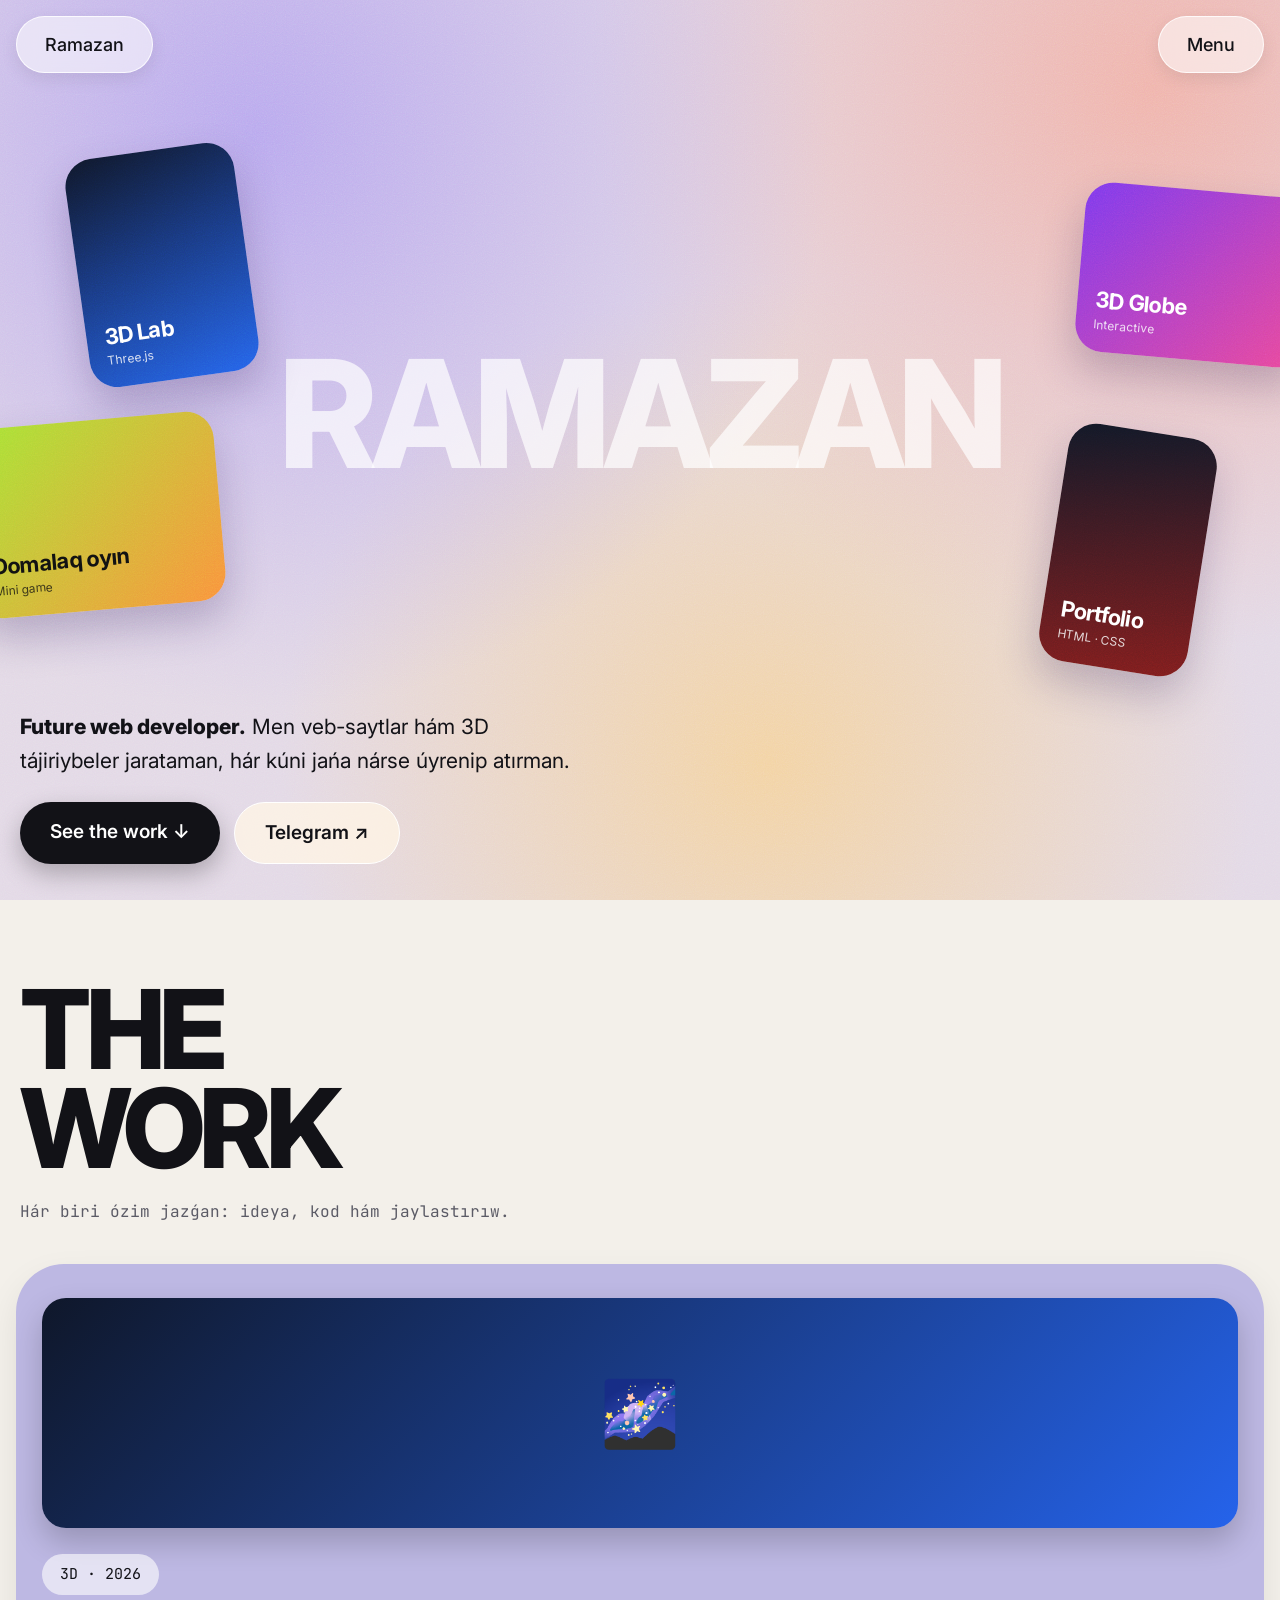
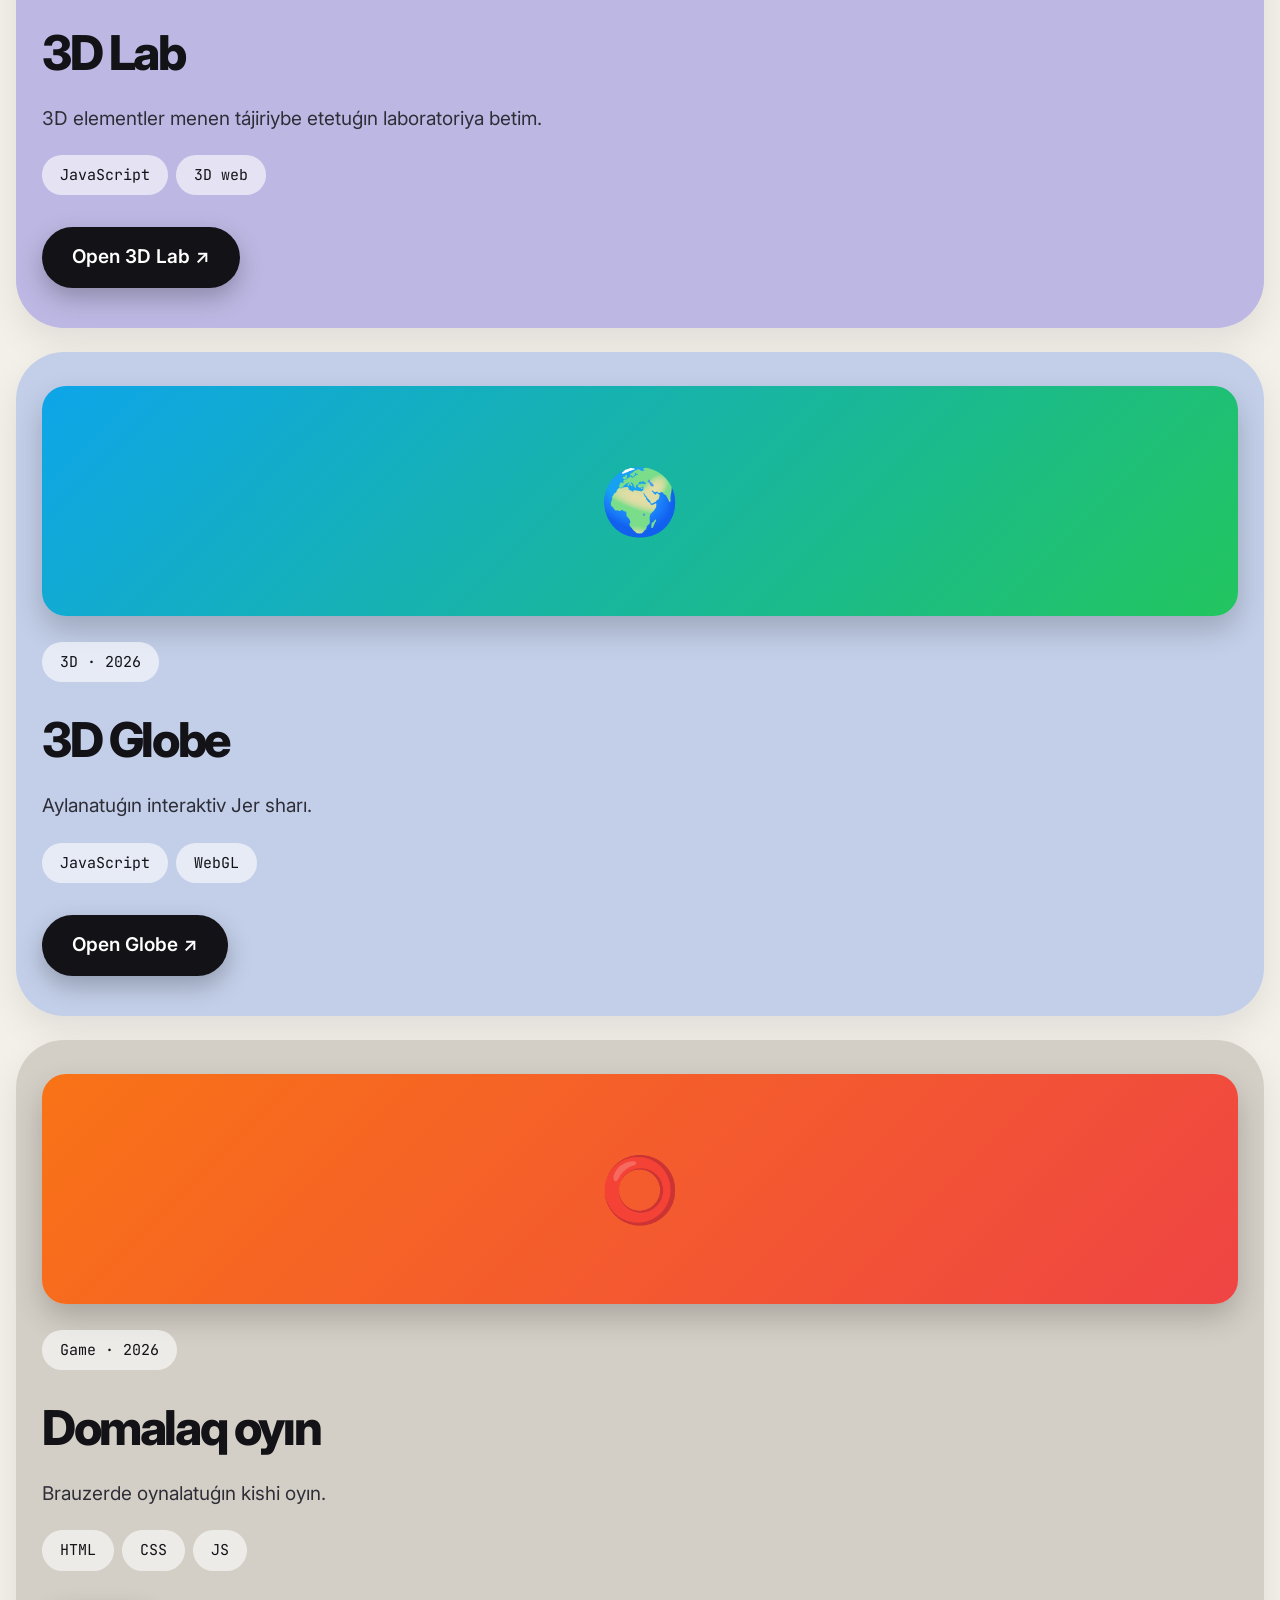
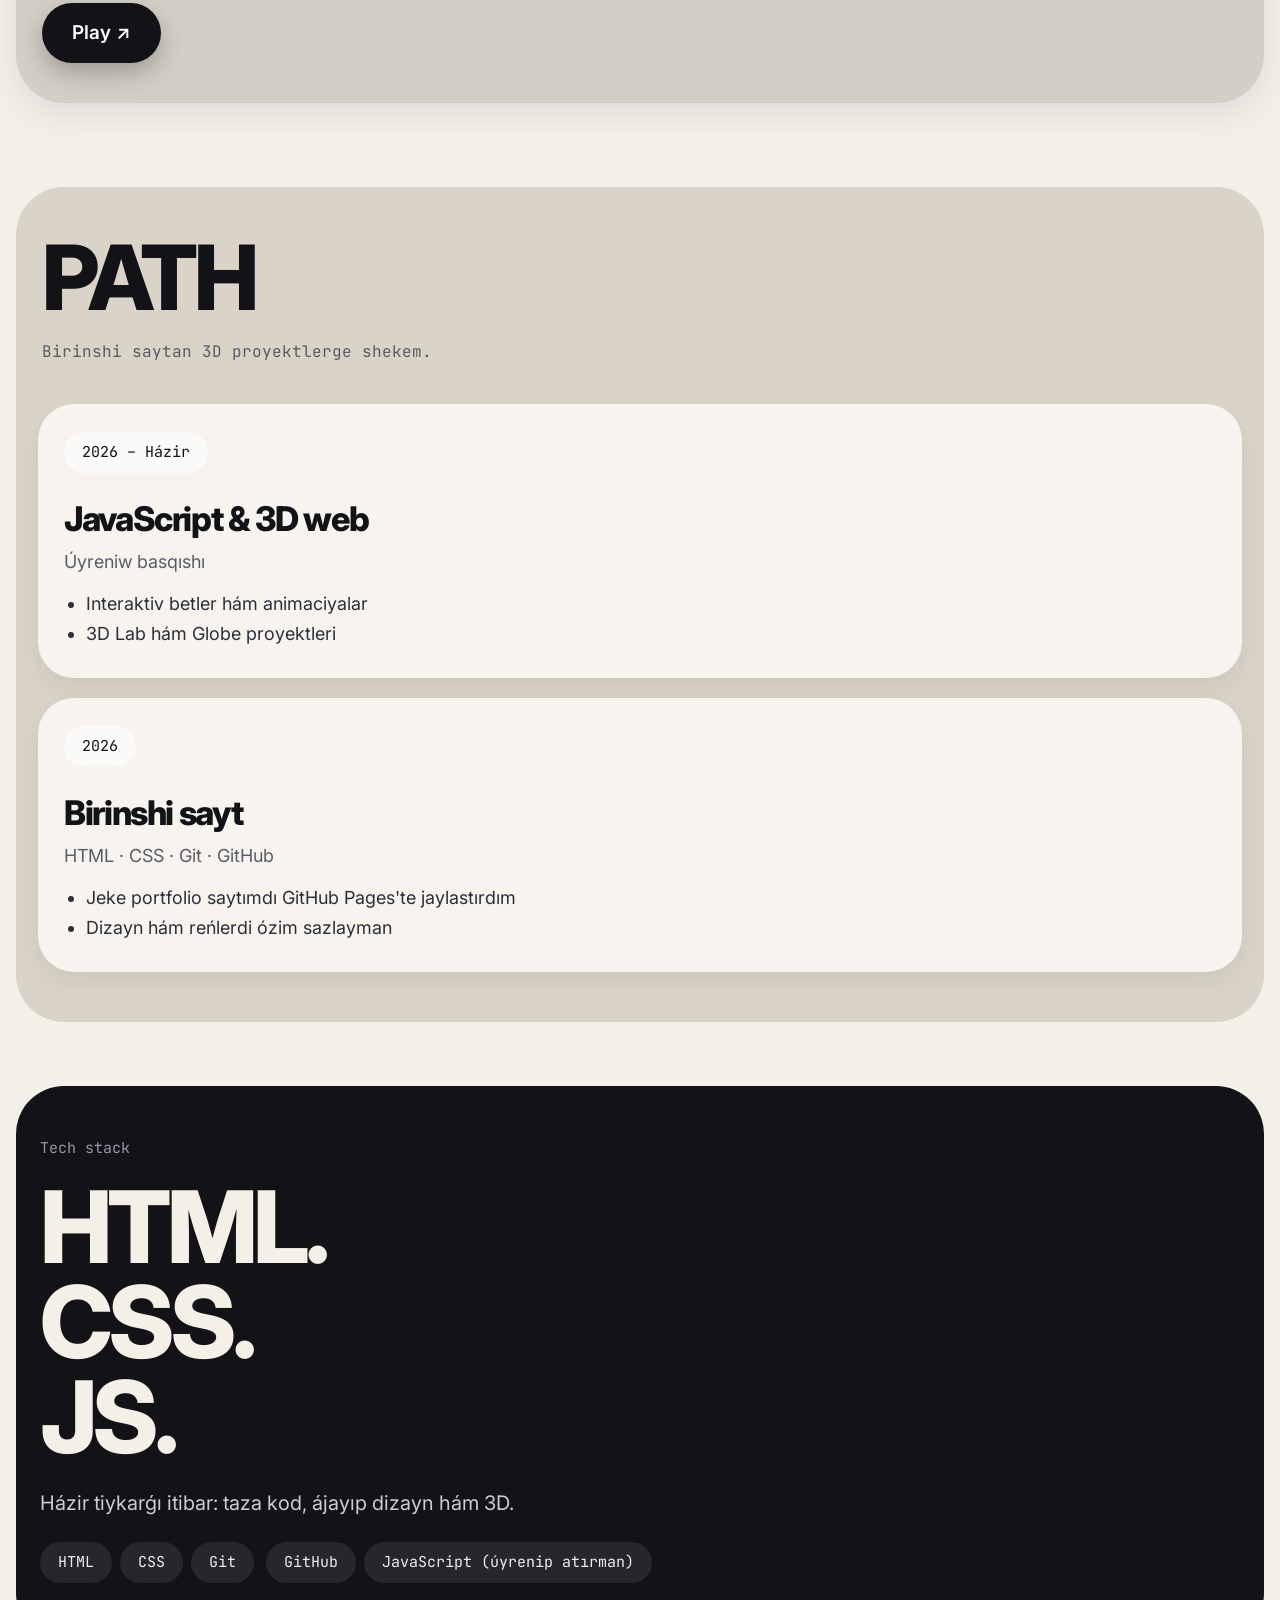
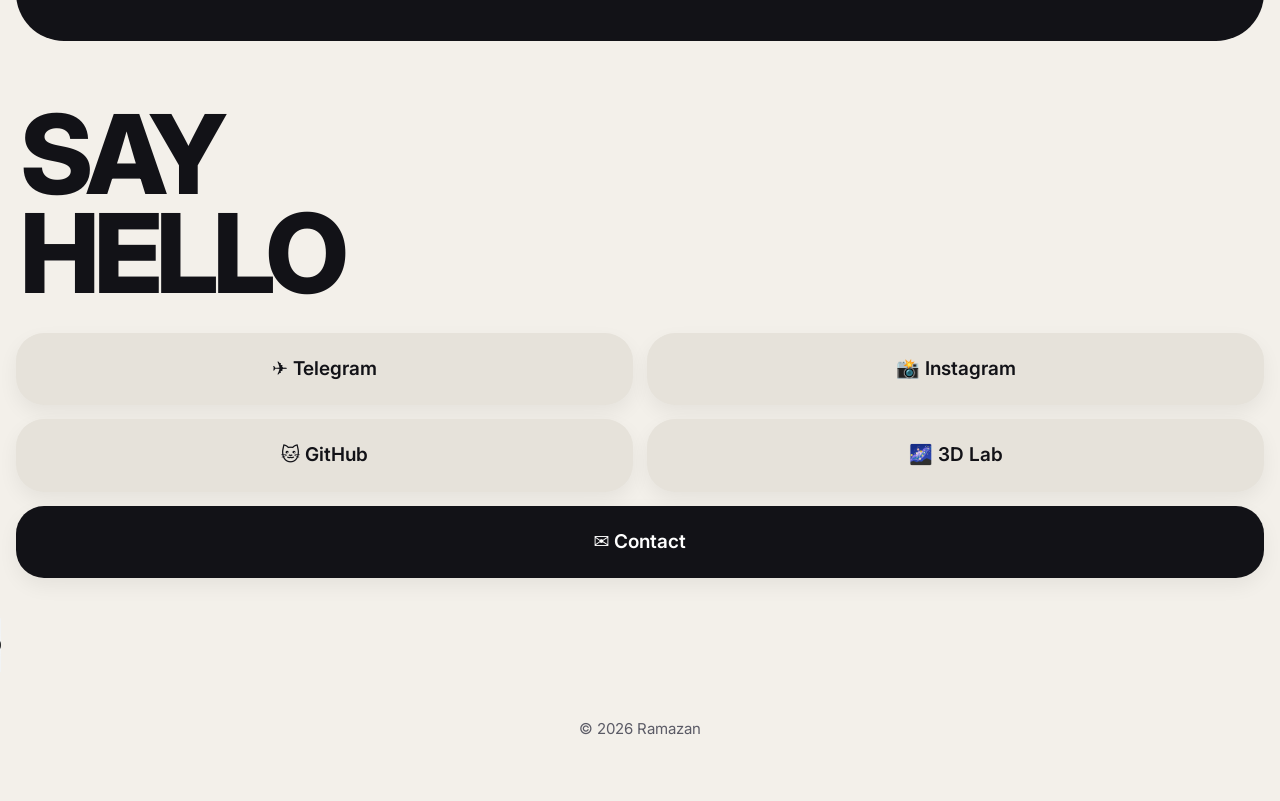
==== commit f43407f7: "Remove video container from index.html Removed video container and its controls from the HTML." ====
--- a/index.html
+++ b/index.html
@@ -305,11 +305,6 @@
     <a class="wide" href="mailto:bax1iyarvch@email.com">✉️ Contact</a>
   </div>
 </section>
-<div class="video-container">
-    <video controls width="100%">
-        <source src="video.html" type="video.html">
-    </video>
-</div>
  <div class="audio-container">
     <audio controls>
         <source src="Naruto [AMV] - Blue Bird.mp3" type="audio/mpeg">
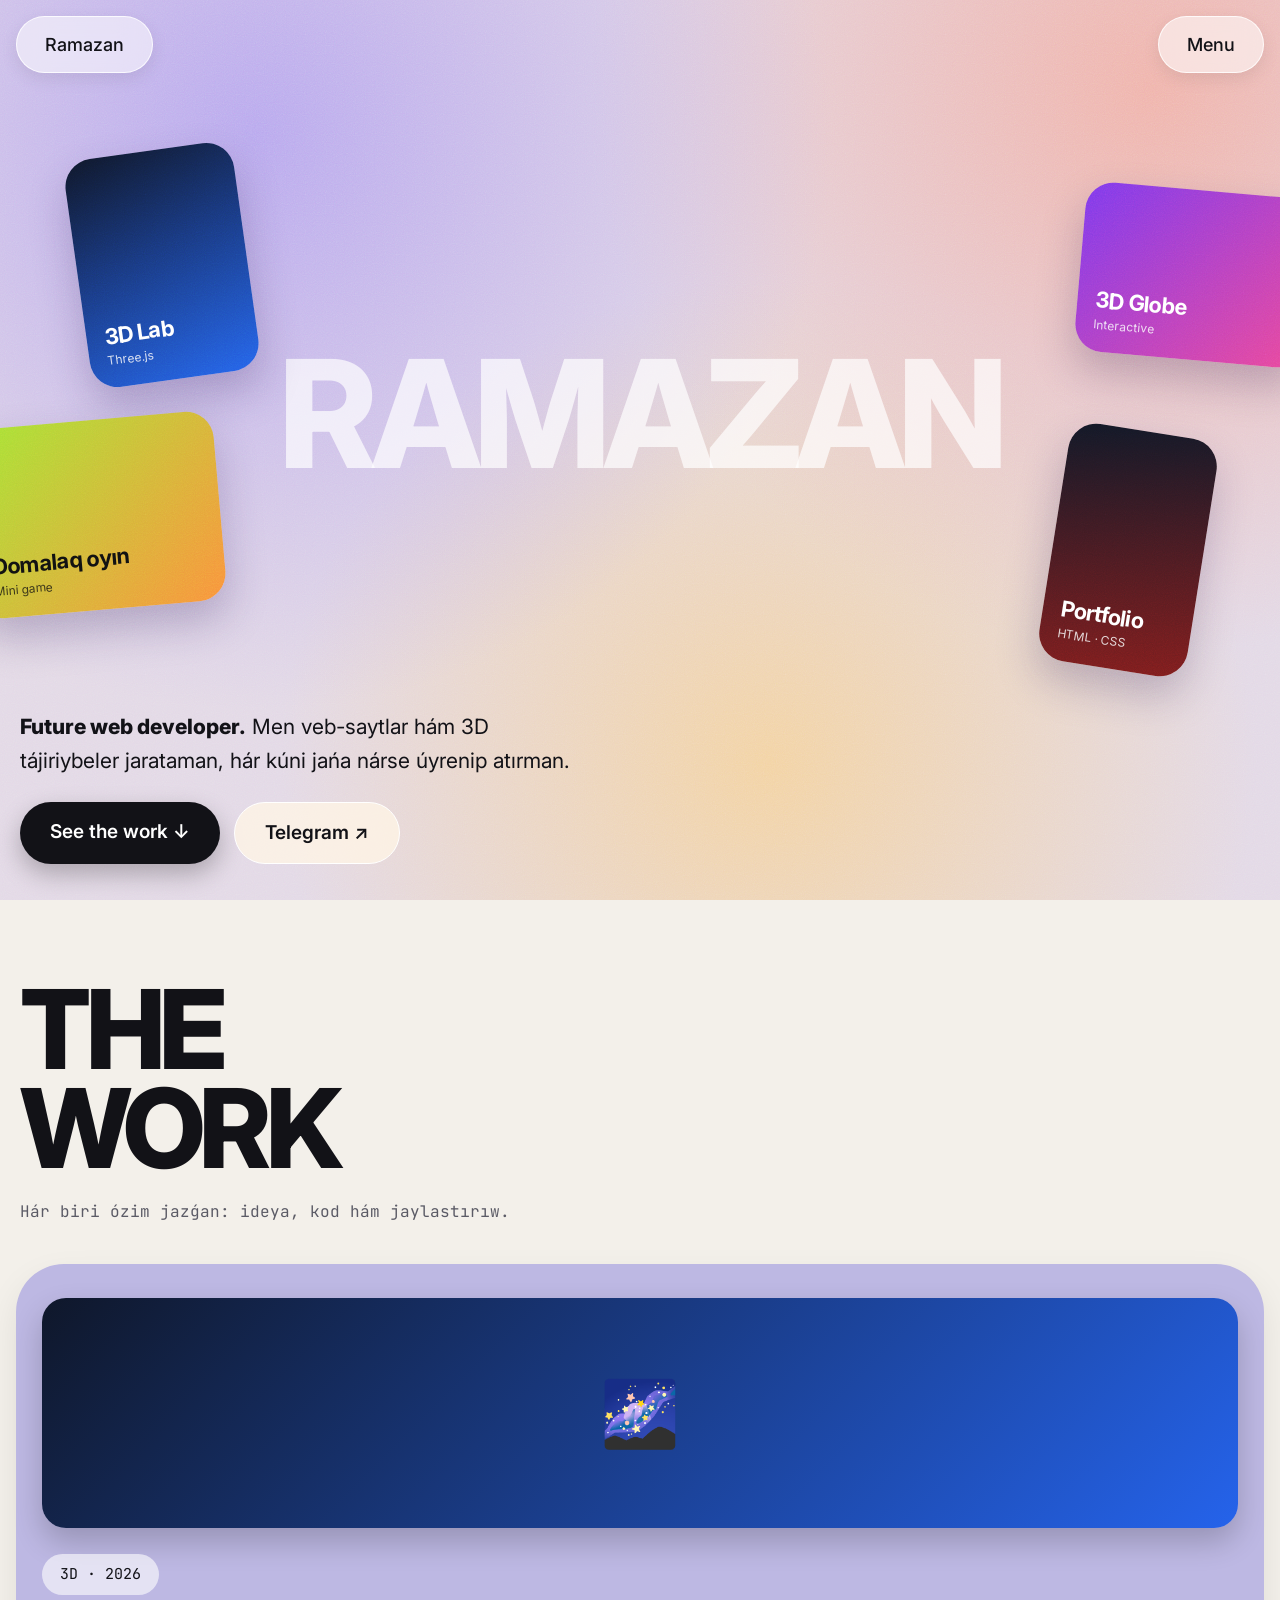
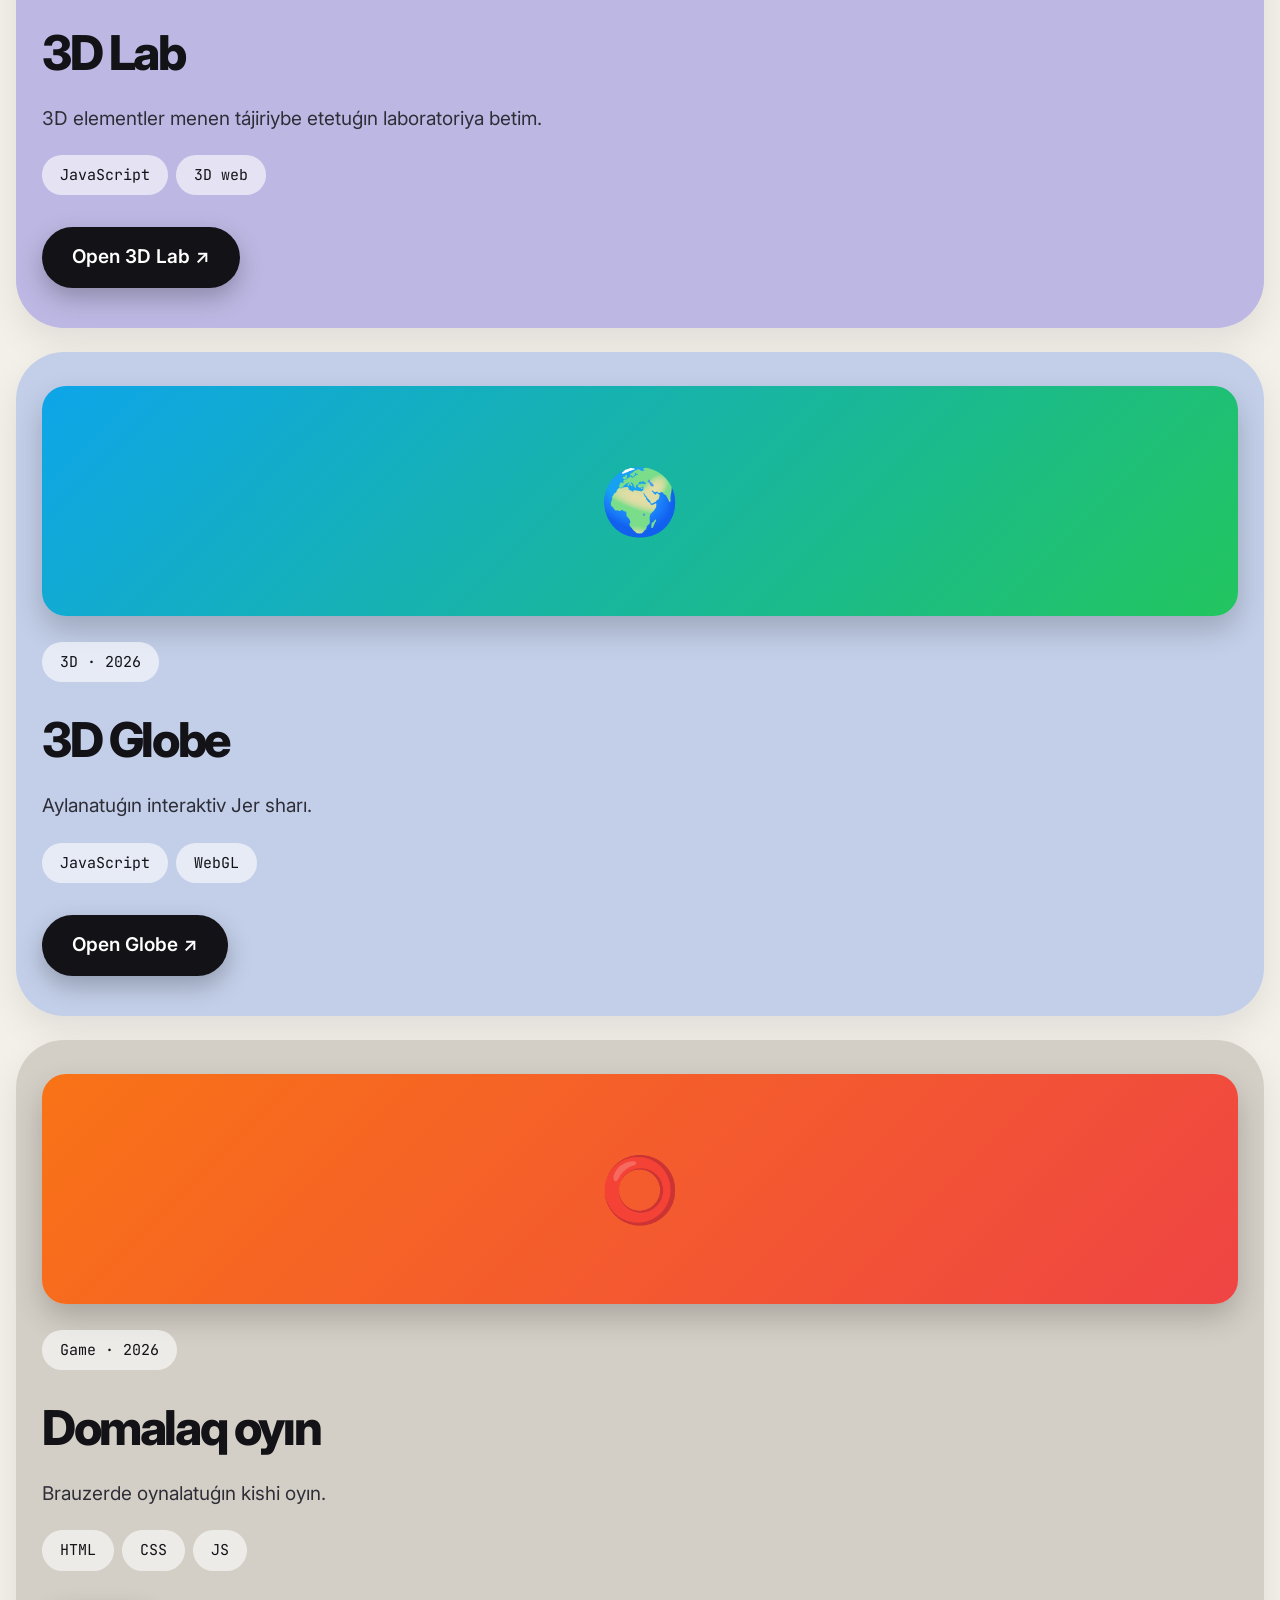
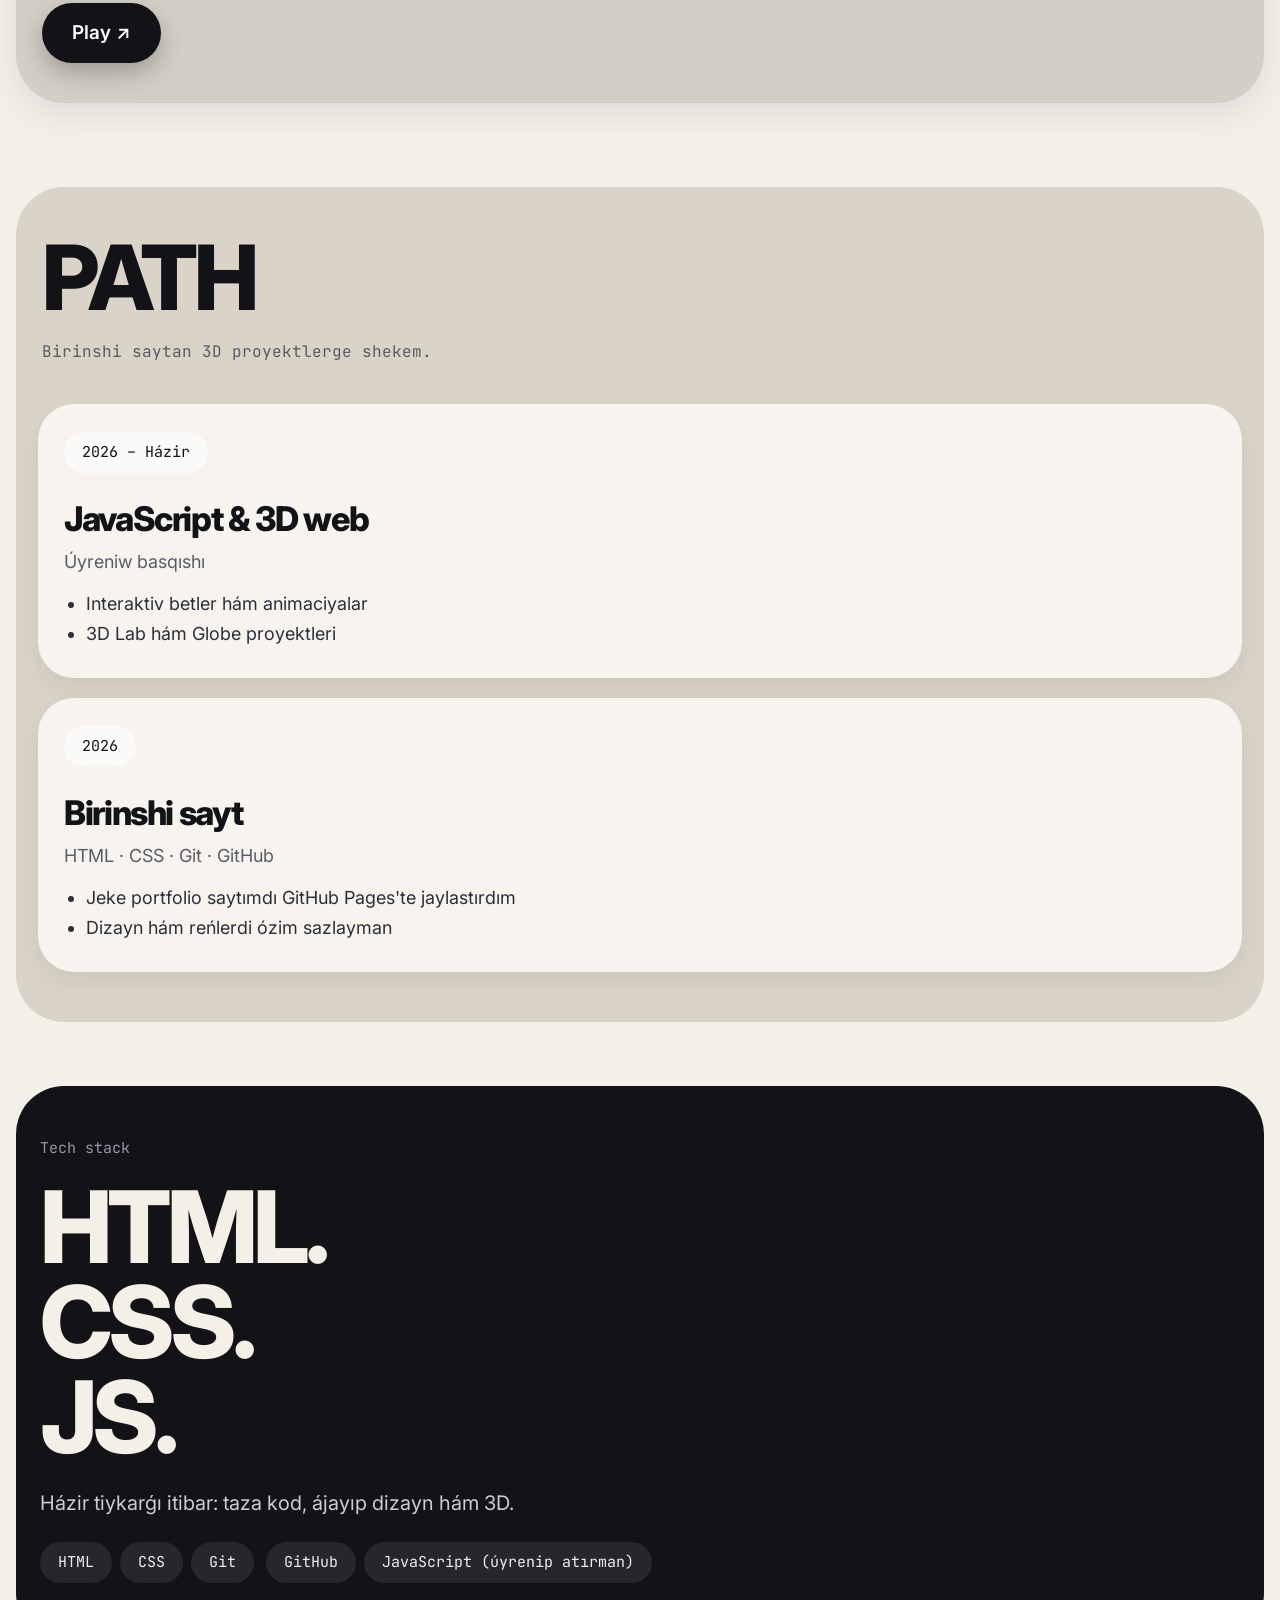
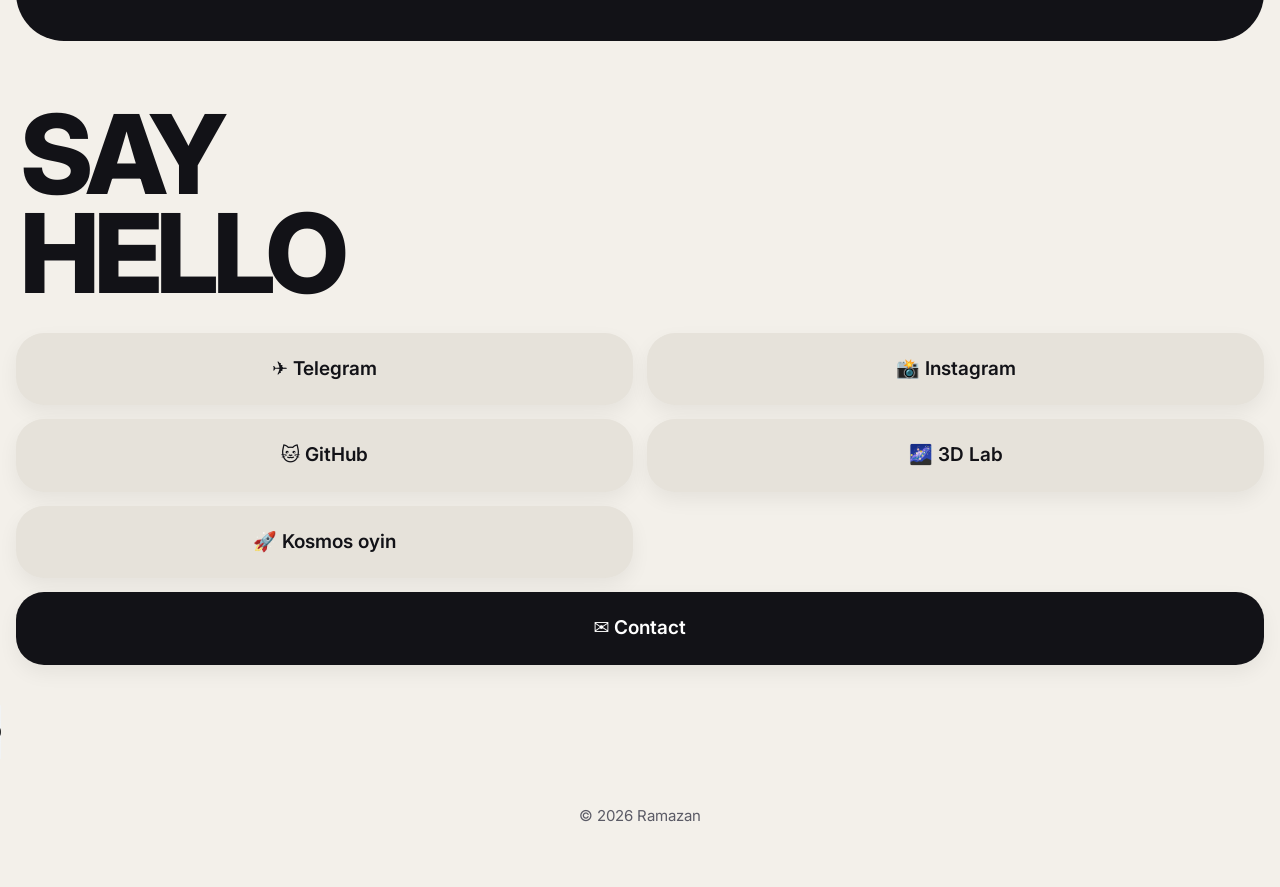
==== commit a3ba0f4b: "Update index.html" ====
--- a/index.html
+++ b/index.html
@@ -302,6 +302,7 @@
     <a href="https://instagram.com/bxtiyrvch" target="_blank" rel="noopener">📸 Instagram</a>
     <a href="https://github.com/bax1iyarvch-png">🐱 GitHub</a>
     <a href="lab.html">🌌 3D Lab</a>
+    <a href="kosmos.html">🚀 Kosmos oyin</a>
     <a class="wide" href="mailto:bax1iyarvch@email.com">✉️ Contact</a>
   </div>
 </section>
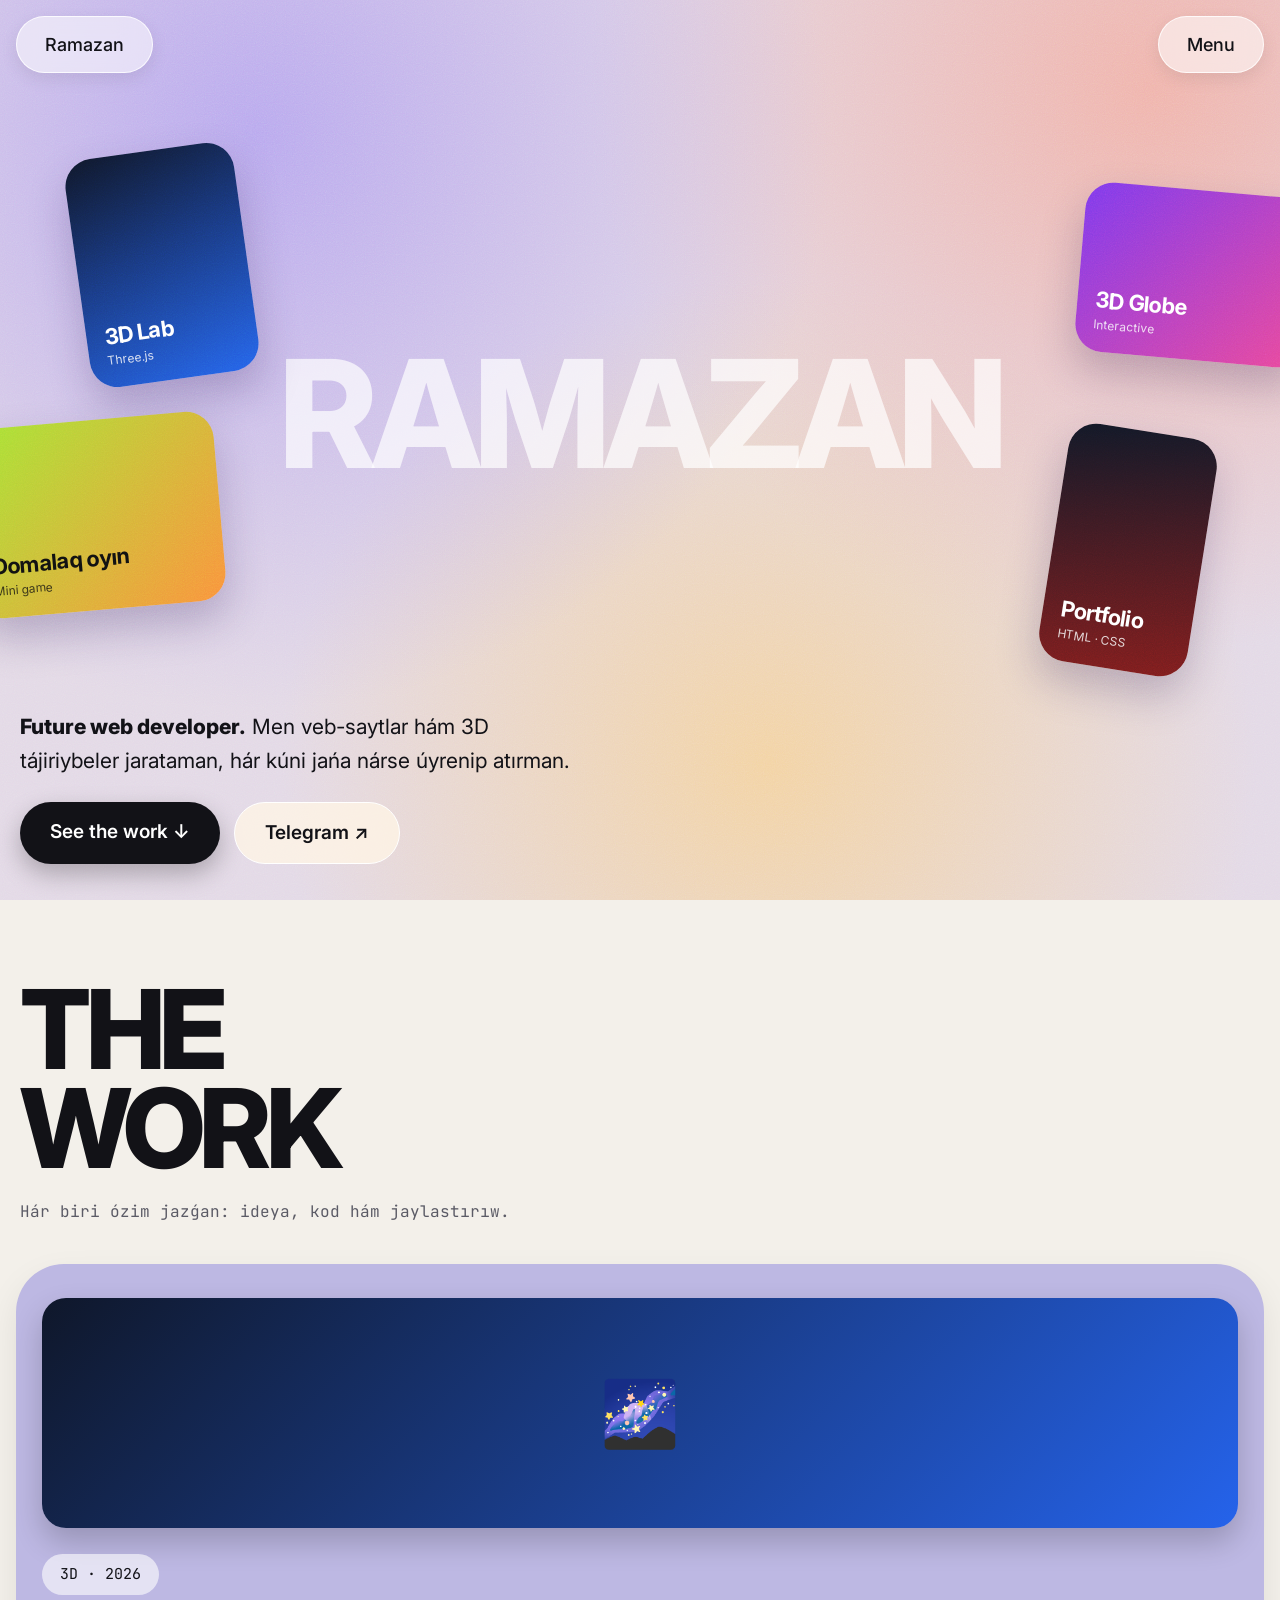
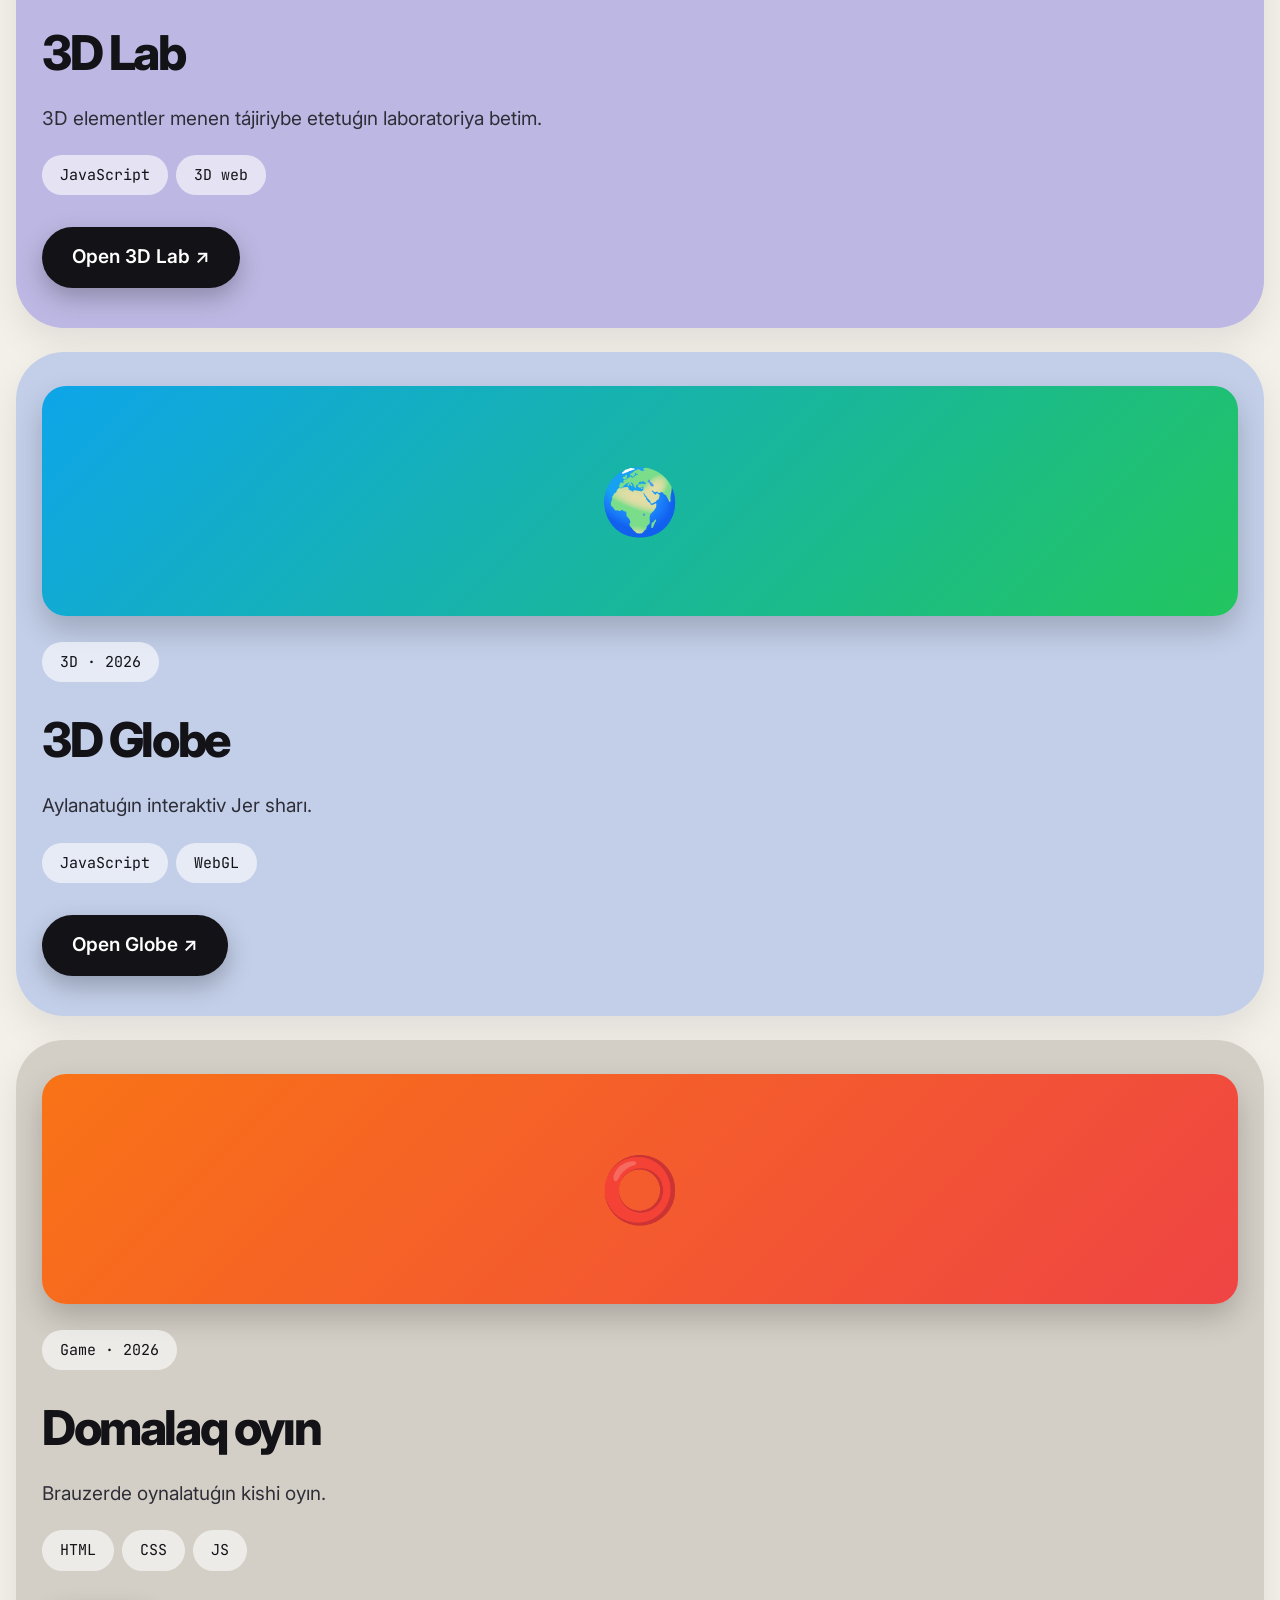
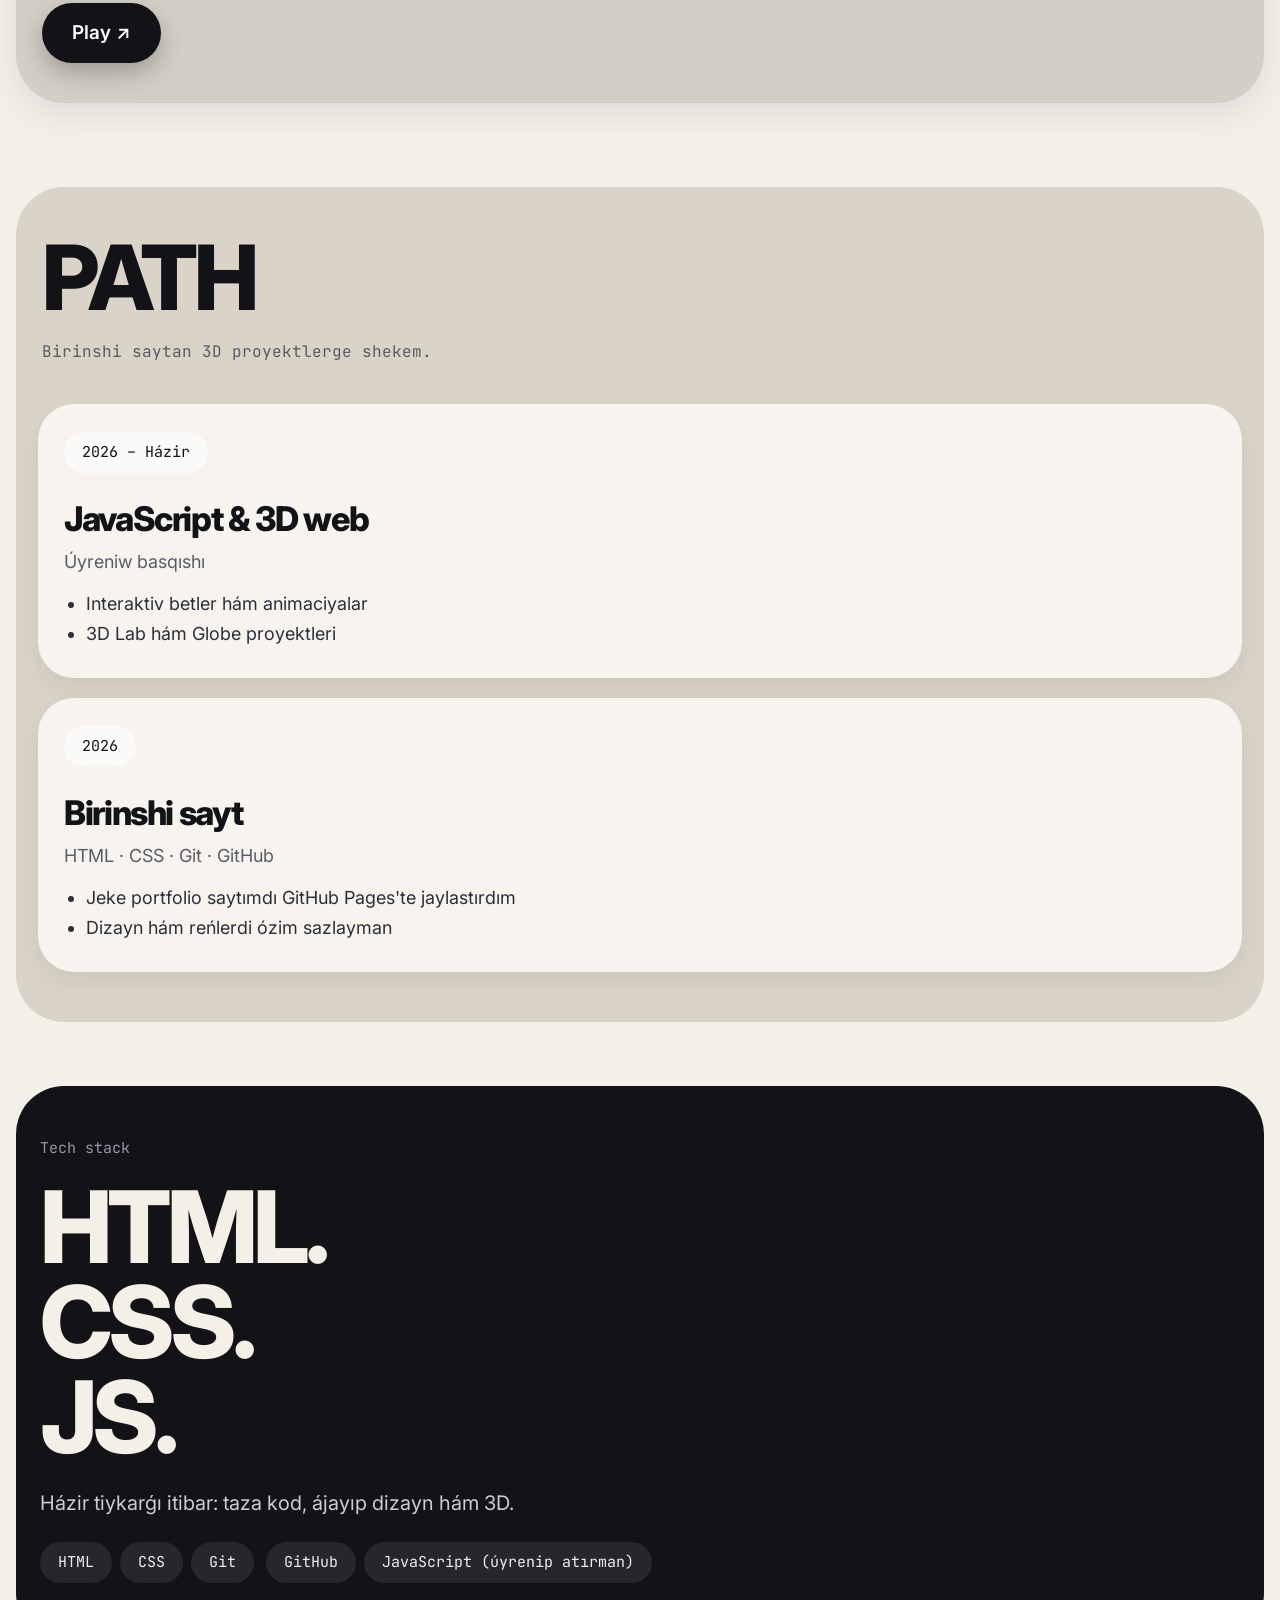
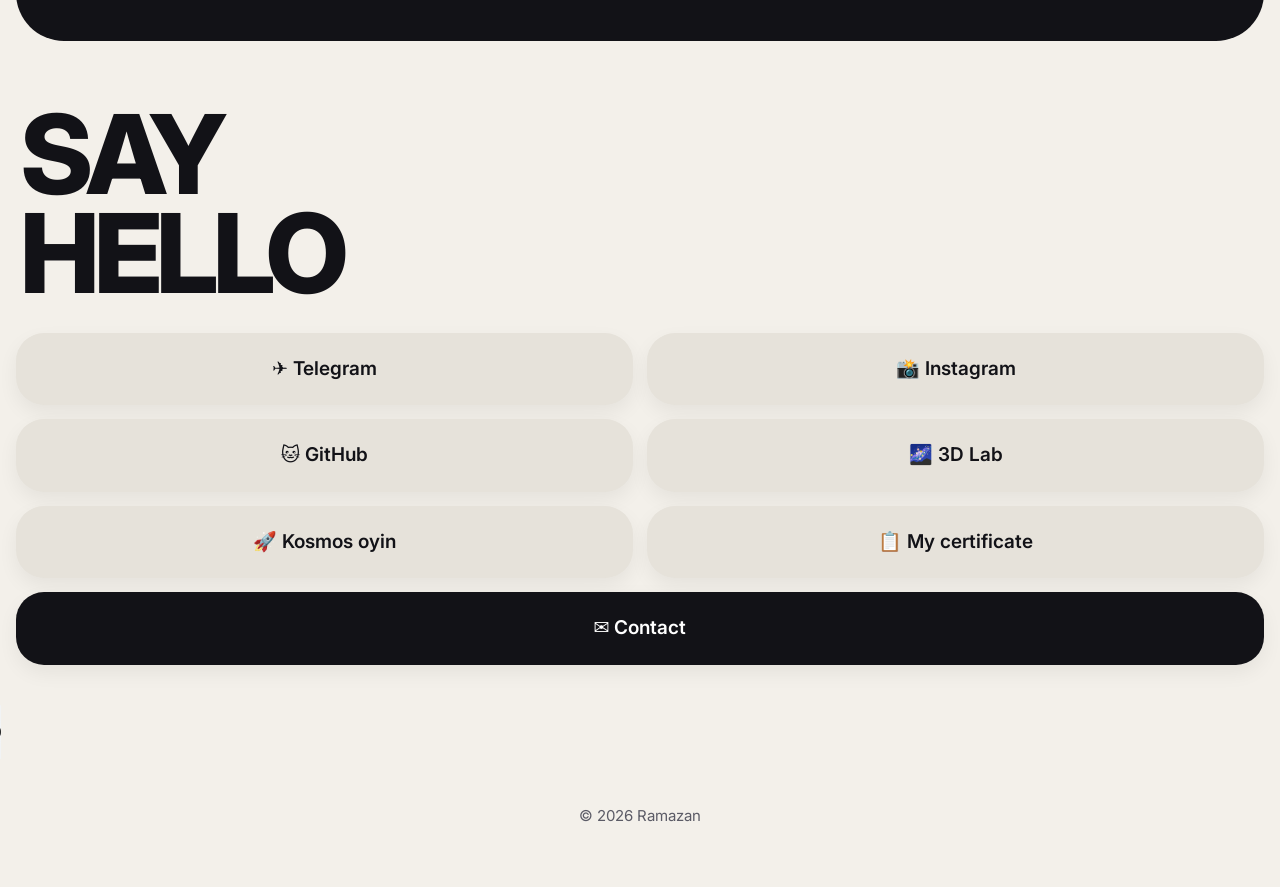
==== commit 224c4443: "Add link to certificate in index.html" ====
--- a/index.html
+++ b/index.html
@@ -303,6 +303,7 @@
     <a href="https://github.com/bax1iyarvch-png">🐱 GitHub</a>
     <a href="lab.html">🌌 3D Lab</a>
     <a href="kosmos.html">🚀 Kosmos oyin</a>
+    <a href="file_0000000010c882109508dc13db12b785.png">📋 My certificate</a>
     <a class="wide" href="mailto:bax1iyarvch@email.com">✉️ Contact</a>
   </div>
 </section>
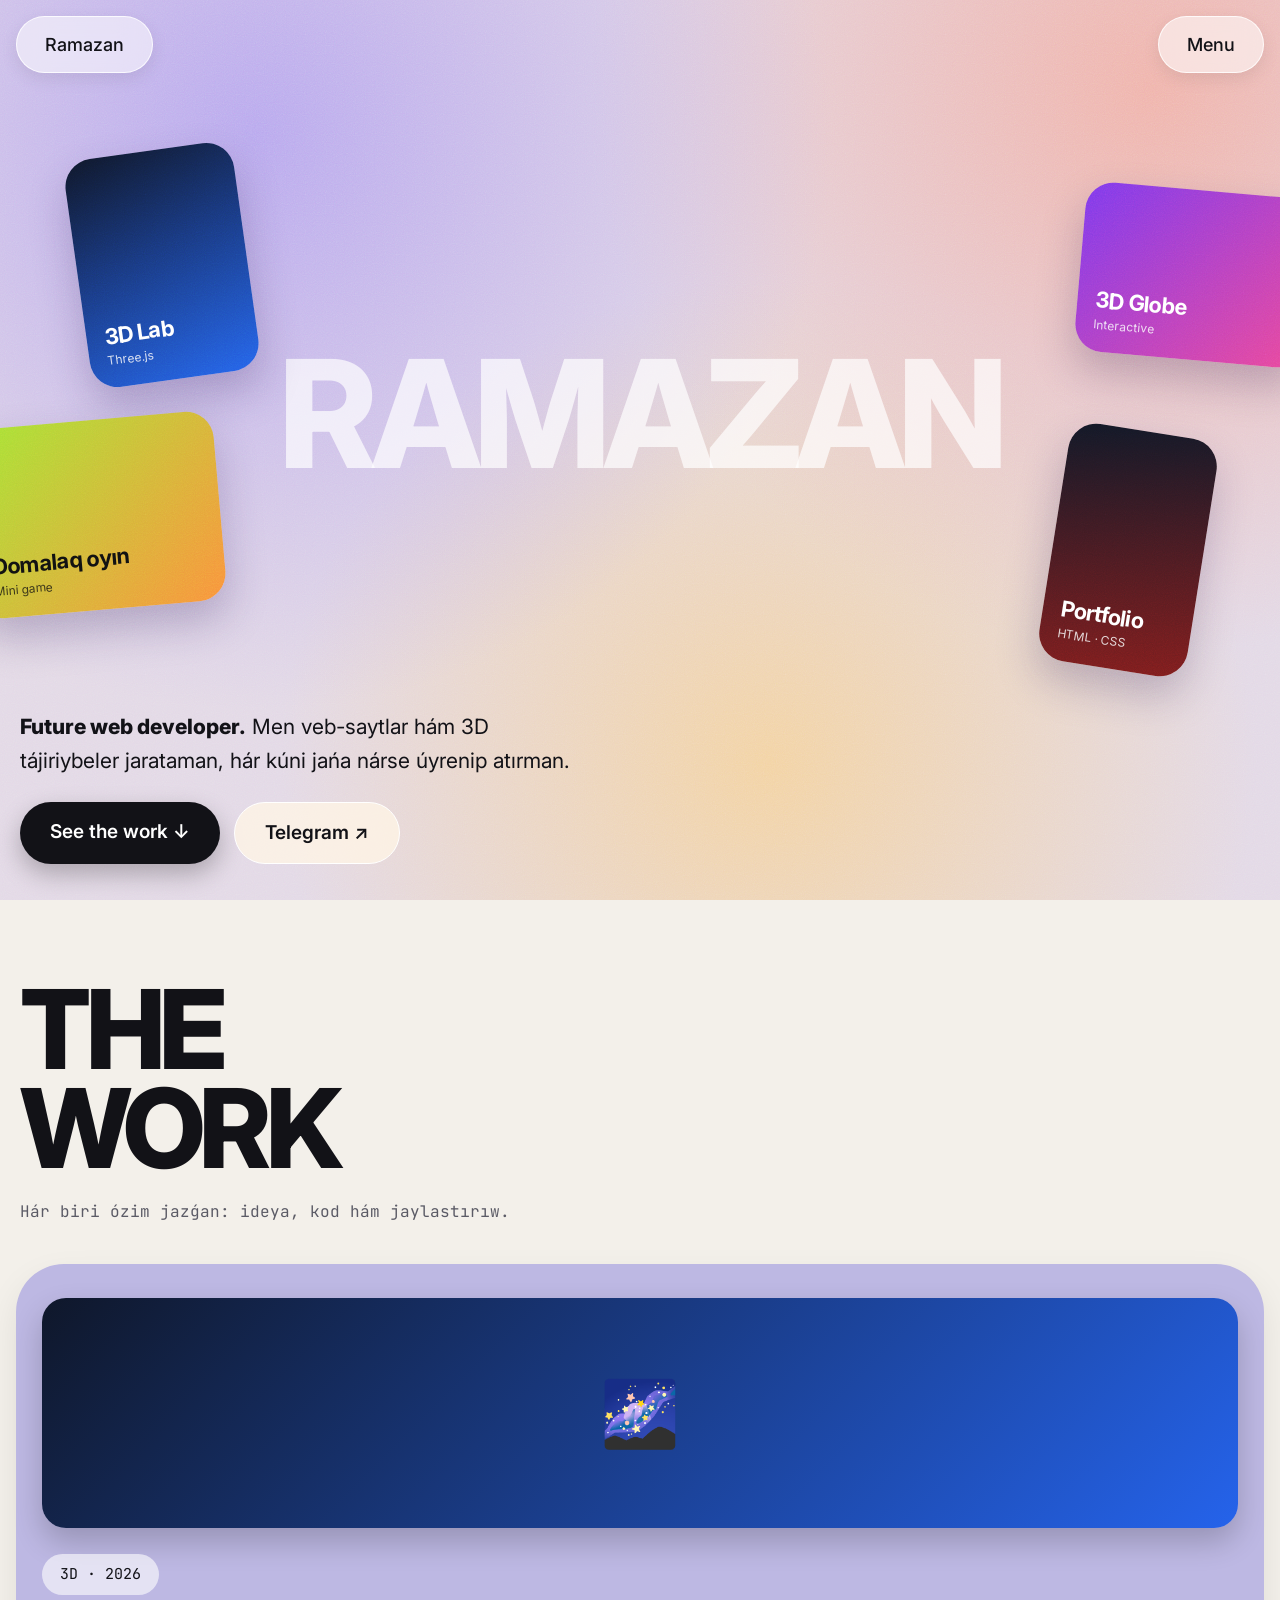
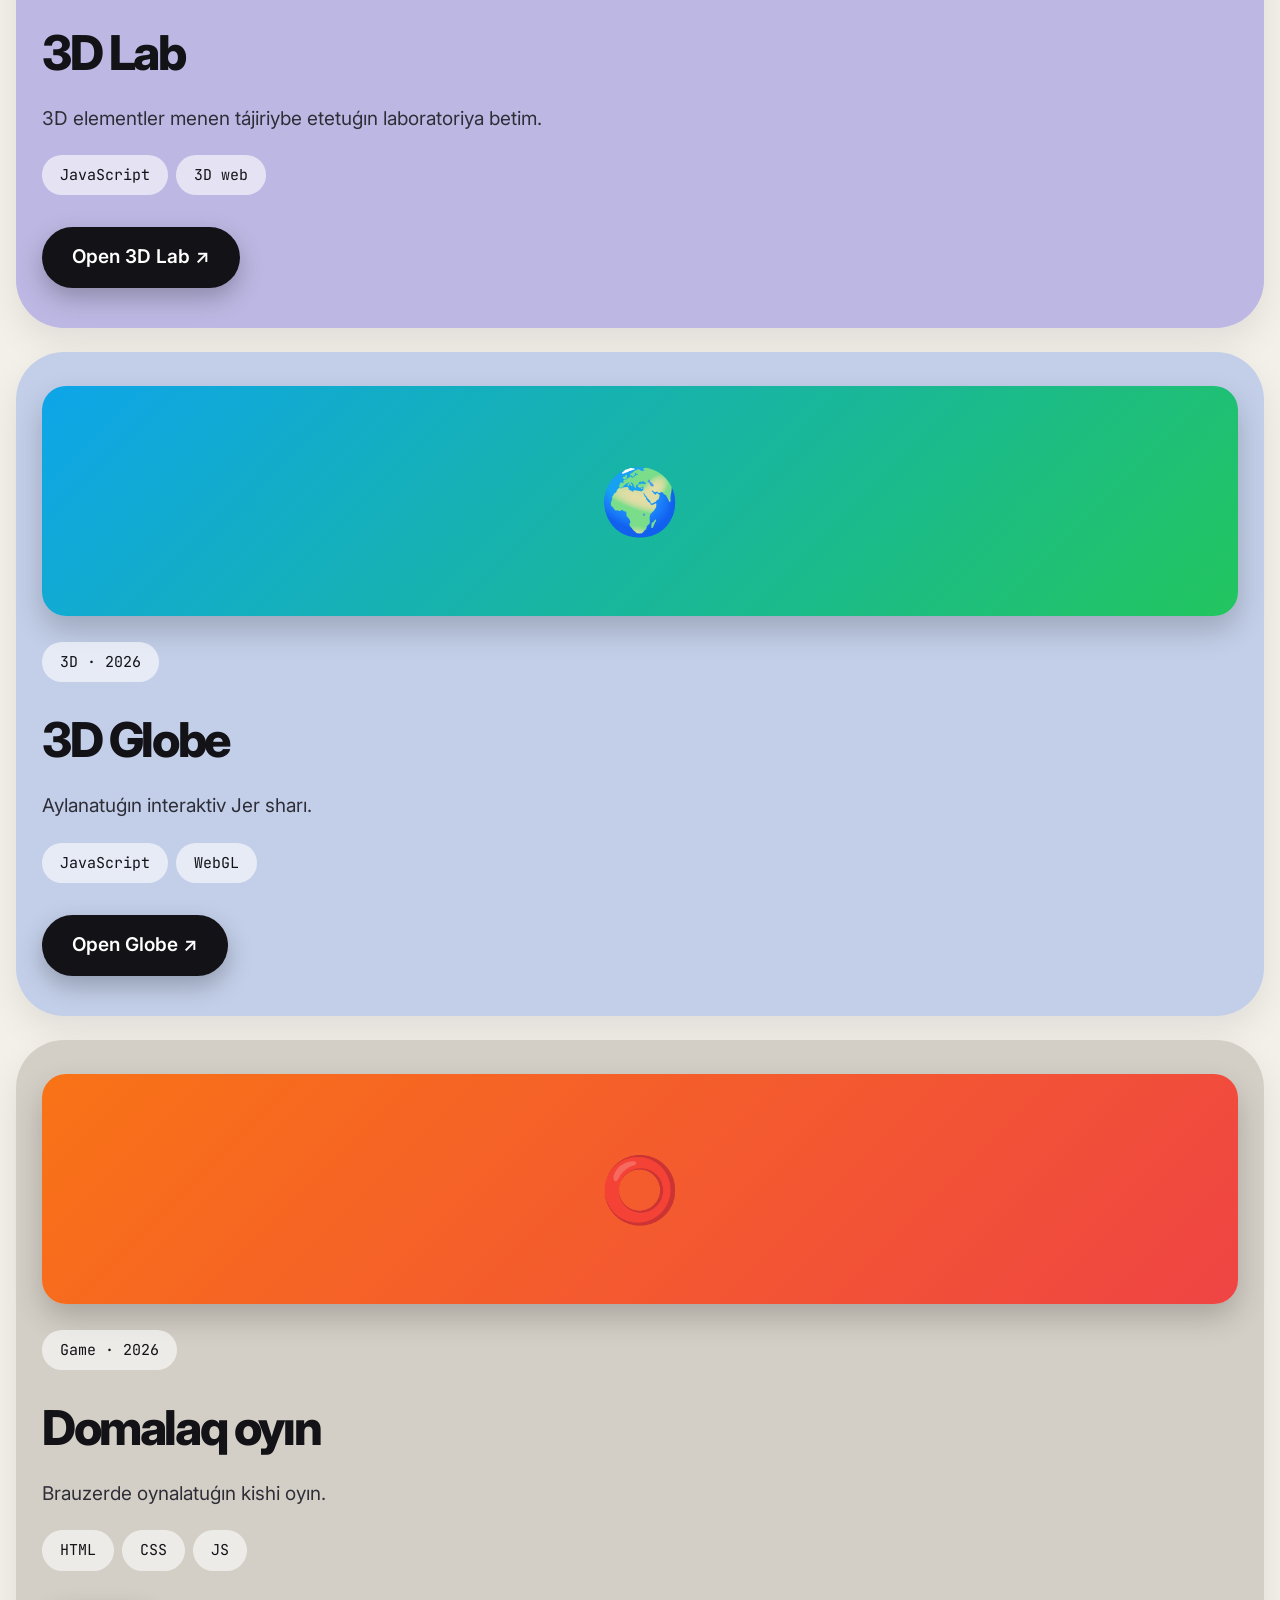
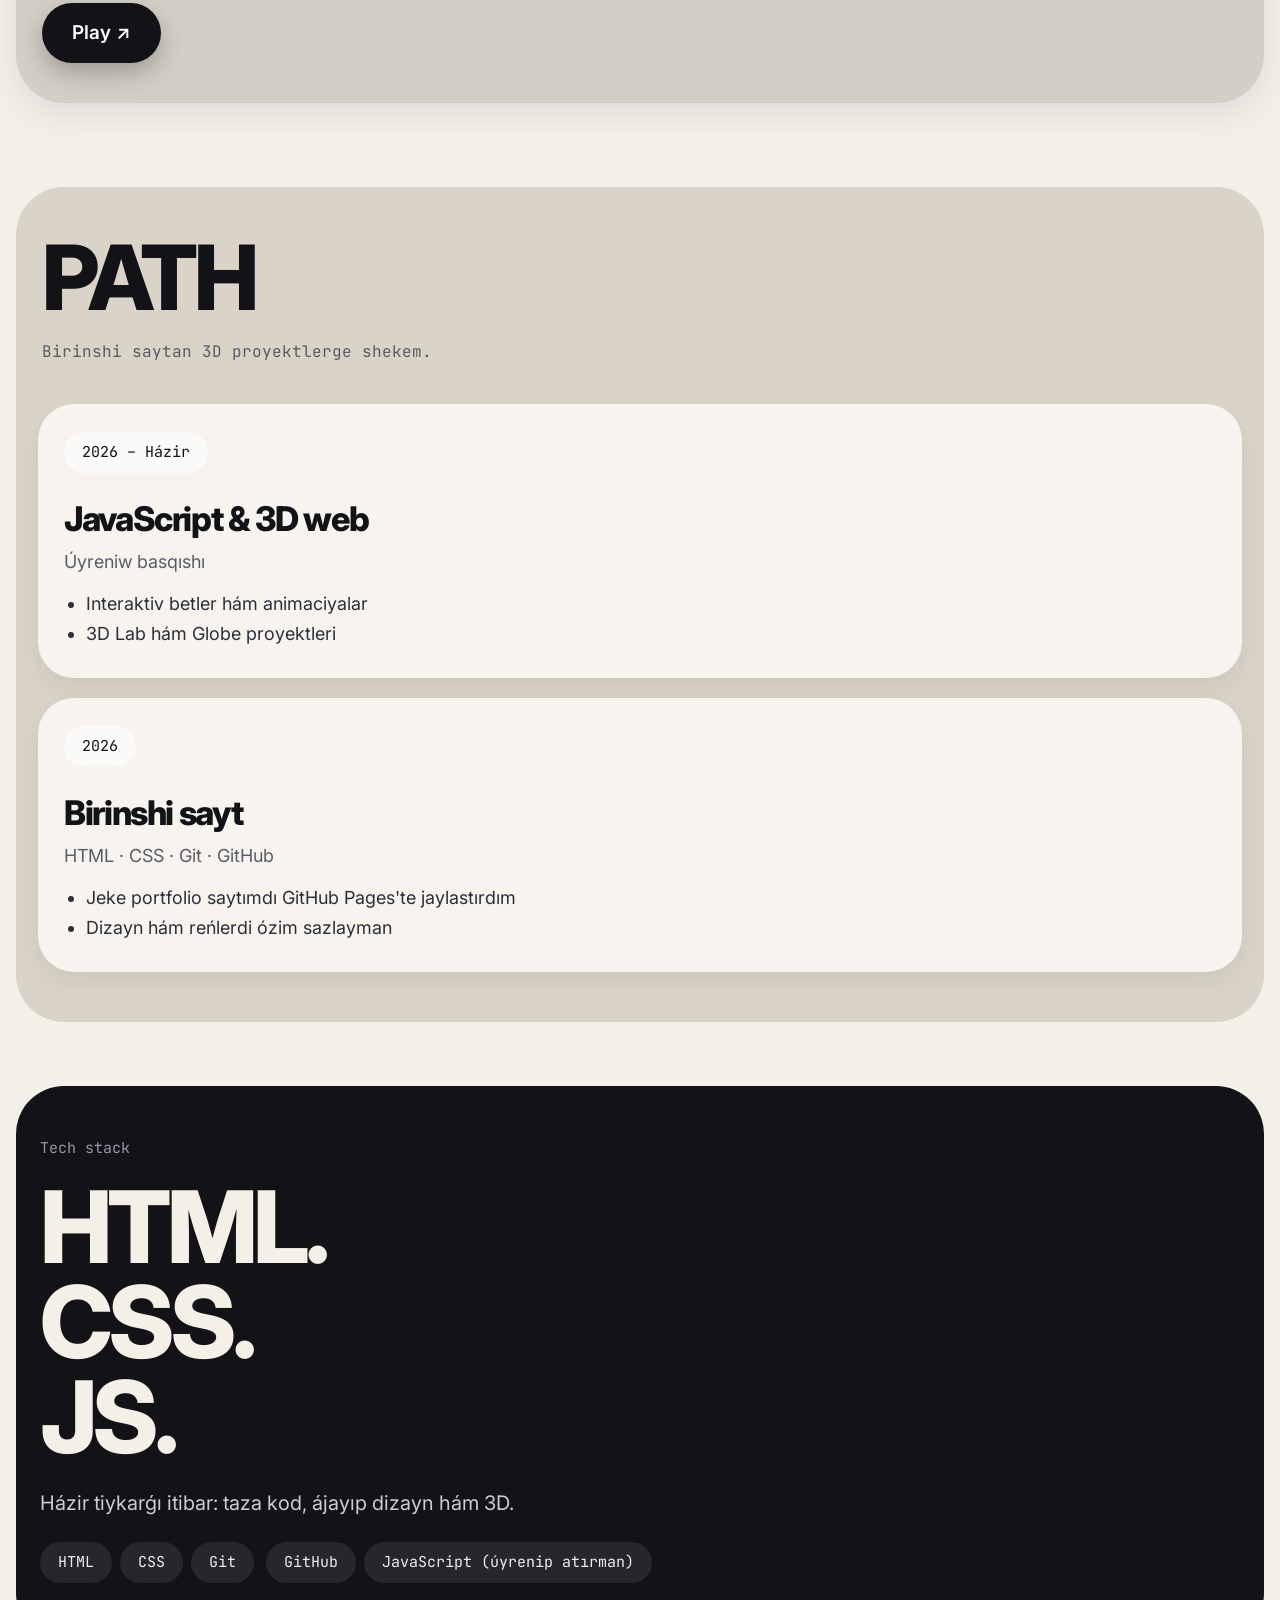
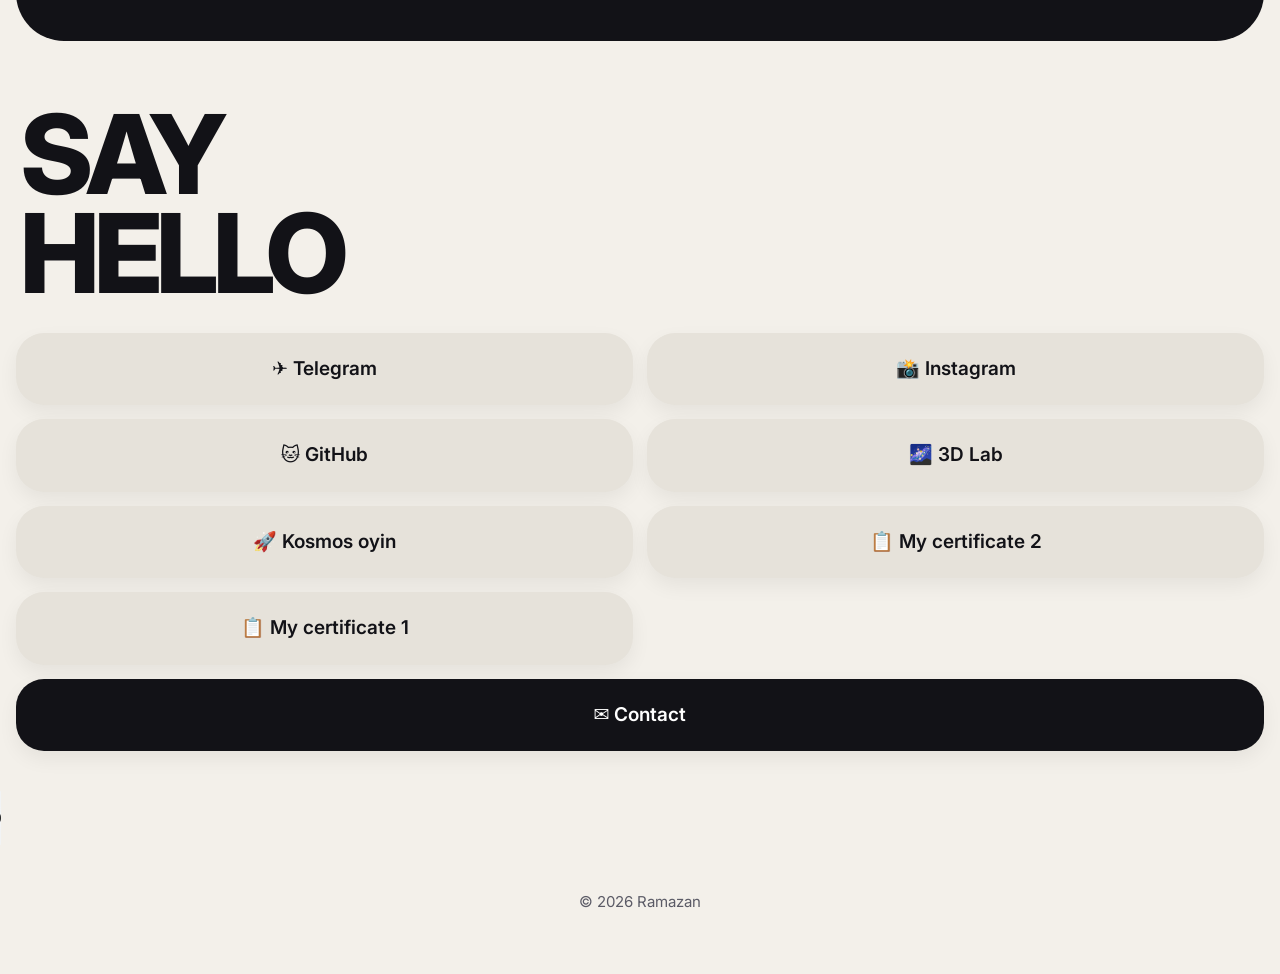
==== commit fc1bcd45: "Update certificate links in index.html" ====
--- a/index.html
+++ b/index.html
@@ -303,7 +303,8 @@
     <a href="https://github.com/bax1iyarvch-png">🐱 GitHub</a>
     <a href="lab.html">🌌 3D Lab</a>
     <a href="kosmos.html">🚀 Kosmos oyin</a>
-    <a href="file_0000000010c882109508dc13db12b785.png">📋 My certificate</a>
+    <a href="file_00000000b6048210bc3039b240d6b704.png">📋 My certificate 2</a>
+    <a href="file_0000000010c882109508dc13db12b785.png">📋 My certificate 1</a>
     <a class="wide" href="mailto:bax1iyarvch@email.com">✉️ Contact</a>
   </div>
 </section>
